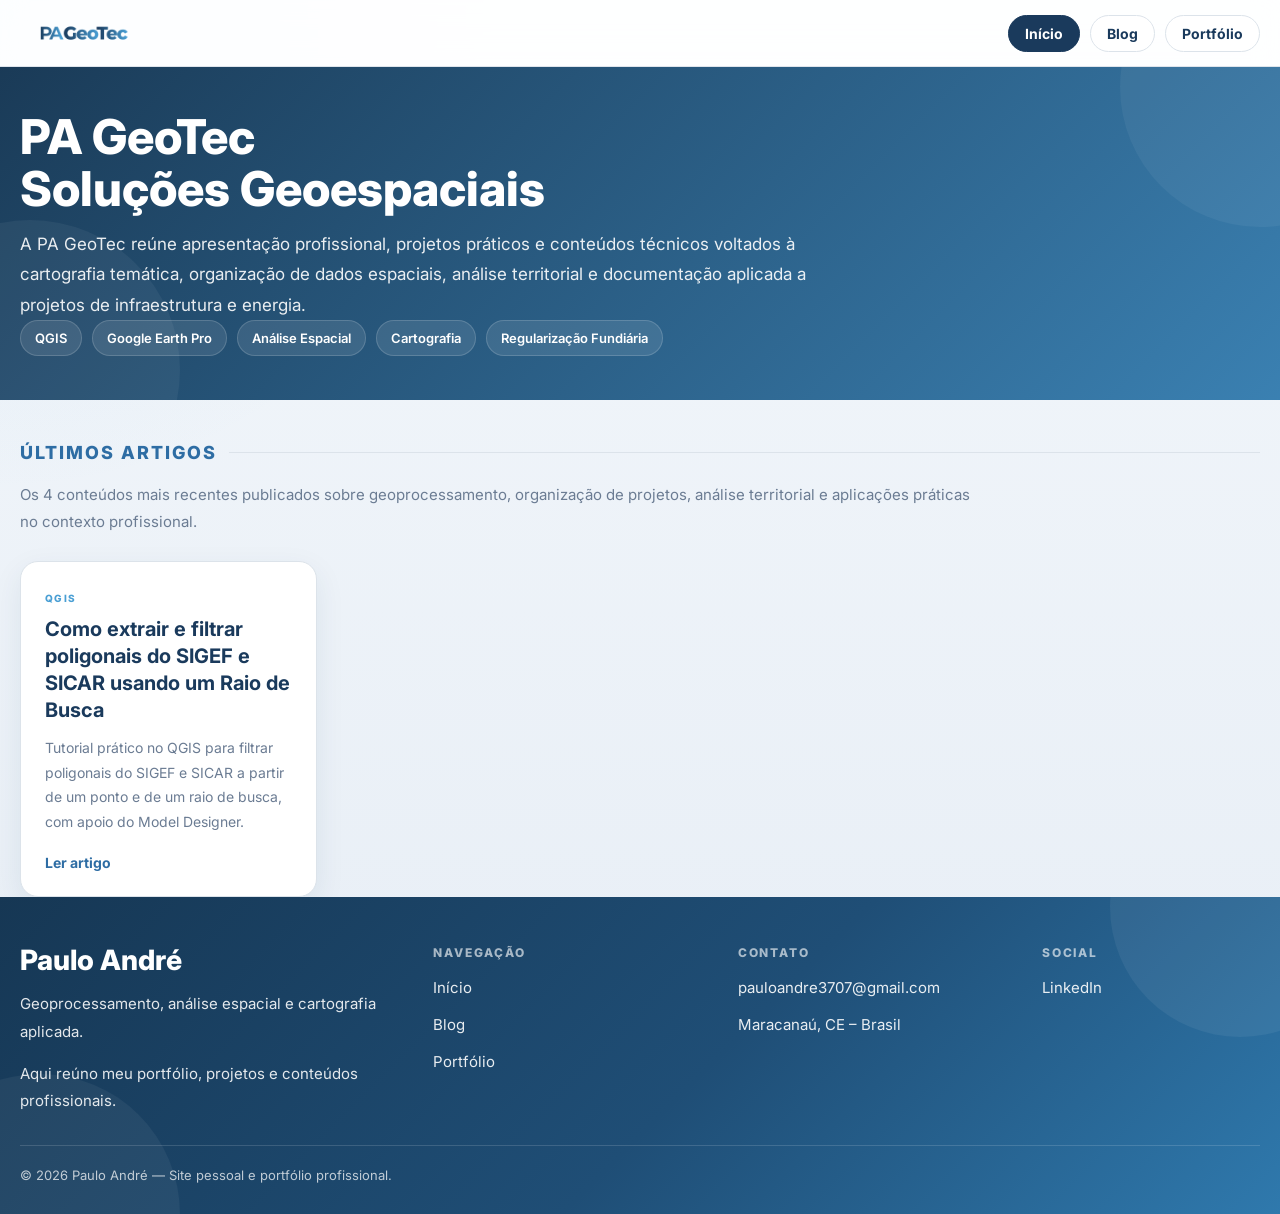
==== index.html @ 86738058 "Primeira versão do portfólio" ====
<!DOCTYPE html>
<html lang="pt-BR">
<head>
  <meta charset="UTF-8" />
  <meta name="viewport" content="width=device-width, initial-scale=1.0" />
  <title>PA GeoTec | Portfólio de Geoprocessamento</title>

  <link rel="preconnect" href="https://fonts.googleapis.com">
  <link rel="preconnect" href="https://fonts.gstatic.com" crossorigin>
  <link href="https://fonts.googleapis.com/css2?family=Inter:wght@300;400;500;600;700;800&display=swap" rel="stylesheet">

  <link rel="stylesheet" href="css/variaveis.css" />
  <link rel="stylesheet" href="css/global.css" />
  <link rel="stylesheet" href="css/home.css" />
  <link rel="stylesheet" href="css/blog.css" />
  <link rel="stylesheet" href="css/blog-post.css" />
  <link rel="stylesheet" href="css/portfolio-web.css" />
  <link rel="stylesheet" href="css/print.css" />
</head>
<body>
  <header class="site-header">
    <div class="container header-container">
      <div class="brand">
        <a href="index.html" class="brand-logo-link" data-tab-link="inicio">
          <img src="imagens/logo_marca/logo_normal-fundo_transparente.png" alt="PA GeoTec" class="brand-logo">
        </a>
      </div>

      <nav class="main-nav">
        <a href="index.html" class="nav-link nav-link-anchor active" data-tab-link="inicio">Início</a>
        <a href="blog.html" class="nav-link nav-link-anchor">Blog</a>
        <a href="index.html#portfolio" class="nav-link nav-link-anchor" data-tab-link="portfolio">Portfólio</a>
      </nav>
    </div>
  </header>

  <main class="site-main">
    <!-- INÍCIO -->
    <section id="inicio" class="tab-section active">
      <section class="hero-section">
        <div class="container hero-grid">
          <div class="hero-content">
            <h1>PA GeoTec <br> Soluções Geoespaciais</h1>
            <p>
              A PA GeoTec reúne apresentação profissional, projetos práticos e conteúdos técnicos
              voltados à cartografia temática, organização de dados espaciais, análise territorial
              e documentação aplicada a projetos de infraestrutura e energia.
            </p>

            <div class="hero-tags">
              <span>QGIS</span>
              <span>Google Earth Pro</span>
              <span>Análise Espacial</span>
              <span>Cartografia</span>
              <span>Regularização Fundiária</span>
            </div>
          </div>
        </div>
      </section>

      <section class="section-block">
        <div class="container">
          <div class="section-title">
            <span>Últimos Artigos</span>
            <div class="section-line"></div>
          </div>

          <p class="page-description">
            Os 4 conteúdos mais recentes publicados sobre geoprocessamento, organização de projetos,
            análise territorial e aplicações práticas no contexto profissional.
          </p>

          <div class="blog-grid" id="ultimosPostsHome"></div>
        </div>
      </section>
    </section>

    <!-- PORTFÓLIO -->
    <section id="portfolio" class="tab-section">
      <section class="page-top portfolio-page-top">
        <div class="portfolio-shell">
          <section class="portfolio-hero layout-wide">
            <div class="portfolio-hero-left">
              <h1 class="portfolio-hero-title">
                Portfólio
                <span>Profissional</span>
              </h1>
              <p class="portfolio-hero-text">
                Versão web completa do portfólio profissional, com experiências, formação,
                competências técnicas e projetos desenvolvidos em geoprocessamento.
              </p>

              <div class="portfolio-hero-tags">
                <span>Projetos</span>
                <span>Experiência</span>
                <span>Competências</span>
                <span>Web</span>
              </div>
            </div>

            <div class="portfolio-hero-right">
              <div class="portfolio-hero-links">
                <a class="portfolio-hero-link" href="portfolio/portfolio-a4.html" target="_blank" rel="noopener noreferrer">
                  <strong>Portfólio A4</strong>
                  <span>Abrir apresentação completa em formato paisagem</span>
                </a>

                <a class="portfolio-hero-link" href="portfolio/curriculo-a4.html" target="_blank" rel="noopener noreferrer">
                  <strong>Currículo A4</strong>
                  <span>Abrir currículo profissional em formato imprimível</span>
                </a>
              </div>

              <div class="portfolio-hero-update">ABR/2026</div>
            </div>
          </section>

          <div id="portfolioWebContent" class="portfolio-web-flow"></div>
        </div>
      </section>
    </section>
  </main>

  <footer class="site-footer">
    <div class="container footer-grid">
      <div class="footer-column footer-column-main">
        <h2 class="footer-title">Paulo André</h2>
        <p class="footer-text">
          Geoprocessamento, análise espacial e cartografia aplicada.
        </p>
        <p class="footer-text">
          Aqui reúno meu portfólio, projetos e conteúdos profissionais.
        </p>
      </div>

      <div class="footer-column">
        <h3 class="footer-heading">Navegação</h3>
        <nav class="footer-nav">
          <a class="footer-contact-link" href="index.html" data-tab-link="inicio">Início</a>
          <a class="footer-contact-link" href="blog.html">Blog</a>
          <a class="footer-contact-link" href="index.html#portfolio" data-tab-link="portfolio">Portfólio</a>
        </nav>
      </div>

      <div class="footer-column">
        <h3 class="footer-heading">Contato</h3>
        <div class="footer-info-list">
          <a class="footer-contact-link" href="mailto:pauloandre3707@gmail.com">pauloandre3707@gmail.com</a>
          <span class="footer-info-text">Maracanaú, CE – Brasil</span>
        </div>
      </div>

      <div class="footer-column">
        <h3 class="footer-heading">Social</h3>
        <div class="footer-info-list">
          <a
            class="footer-contact-link"
            href="https://www.linkedin.com/in/paulo-andré-ferreira-da-silva-423897205"
            target="_blank"
            rel="noopener noreferrer"
          >
            LinkedIn
          </a>
        </div>
      </div>
    </div>

    <div class="container footer-bottom">
      <p class="footer-bottom-text">© 2026 Paulo André — Site pessoal e portfólio profissional.</p>
    </div>
  </footer>

  <script src="js/blog-data.js"></script>
  <script src="js/render-home-blog.js"></script>
  <script src="js/main.js"></script>
  <script src="js/render-portfolio-web.js"></script>
</body>
</html>
---- css/variaveis.css ----
:root {
  --cor-primaria: #1a3a5c;
  --cor-secundaria: #2e6da4;
  --cor-acento: #4a9fd4;
  --cor-claro: #e8f4fd;
  --cor-cinza: #f5f6f8;
  --cor-texto: #2c3e50;
  --cor-texto-claro: #6b7c93;
  --cor-branco: #ffffff;
  --cor-linha: #dce3ea;

  --largura-container: 1240px;
  --raio: 14px;
  --sombra-suave: 0 10px 30px rgba(26, 58, 92, 0.08);
  --sombra-media: 0 16px 40px rgba(26, 58, 92, 0.12);
}
---- css/global.css ----
* {
  margin: 0;
  padding: 0;
  box-sizing: border-box;
}

html {
  scroll-behavior: smooth;
  min-height: 100%;
}

body {
  min-height: 100vh;
  display: flex;
  flex-direction: column;
  font-family: 'Inter', sans-serif;
  color: var(--cor-texto);
  background:
    radial-gradient(circle at top left, rgba(74,159,212,0.10), transparent 28%),
    linear-gradient(180deg, #f3f7fb 0%, #e6edf5 100%);
}

button {
  font-family: inherit;
}

a {
  text-decoration: none;
}

.container {
  width: min(calc(100% - 32px), var(--largura-container));
  margin: 0 auto;
}

.site-header {
  position: sticky;
  top: 0;
  z-index: 999;
  background: rgba(255,255,255,0.9);
  backdrop-filter: blur(12px);
  border-bottom: 1px solid rgba(220, 227, 234, 0.9);
}

.header-container {
  display: flex;
  align-items: center;
  justify-content: space-between;
  gap: 20px;
  padding: 12px 0;
}

.brand {
  display: flex;
  align-items: center;
}

.brand-logo-link {
  display: inline-flex;
  align-items: center;
}

.brand-logo {
  max-height: 42px;
  width: auto;
  display: block;
}

.main-nav {
  display: flex;
  gap: 10px;
  flex-wrap: wrap;
}

.nav-link {
  background: var(--cor-branco);
  color: var(--cor-primaria);
  border: 1px solid var(--cor-linha);
  border-radius: 999px;
  padding: 9px 16px;
  font-size: 14px;
  font-weight: 700;
  cursor: pointer;
  transition: 0.2s ease;
}

button.nav-link {
  appearance: none;
}

a.nav-link {
  display: inline-flex;
  align-items: center;
  justify-content: center;
}

.nav-link:hover,
.nav-link.active {
  background: var(--cor-primaria);
  color: var(--cor-branco);
  border-color: var(--cor-primaria);
}

.site-main {
  flex: 1;
  padding-bottom: 0;
}

.tab-section {
  display: none;
}

.tab-section.active {
  display: block;
}

.section-block,
.page-top {
  padding: 42px 0 0;
}

.section-title {
  display: flex;
  align-items: center;
  gap: 12px;
  margin-bottom: 18px;
}

.section-title span {
  font-size: 18px;
  font-weight: 800;
  letter-spacing: 2px;
  text-transform: uppercase;
  color: var(--cor-secundaria);
}

.section-line {
  flex: 1;
  height: 1px;
  background: var(--cor-linha);
}

.page-description {
  max-width: 960px;
  font-size: 15px;
  line-height: 1.8;
  color: var(--cor-texto-claro);
  margin-bottom: 26px;
}

.btn {
  border: none;
  border-radius: 12px;
  padding: 12px 18px;
  font-size: 14px;
  font-weight: 700;
  cursor: pointer;
  transition: transform 0.2s ease, box-shadow 0.2s ease, background 0.2s ease;
}

.btn:hover {
  transform: translateY(-1px);
}

.btn-primary {
  background: var(--cor-primaria);
  color: var(--cor-branco);
  box-shadow: var(--sombra-suave);
}

.btn-secondary {
  background: rgba(255,255,255,0.08);
  color: var(--cor-branco);
  border: 1px solid rgba(255,255,255,0.25);
}

/* FOOTER */
.site-footer {
  margin-top: auto;
  background: linear-gradient(135deg, #163754 0%, #1f4e76 55%, #2f79ad 100%);
  color: var(--cor-branco);
  position: relative;
  overflow: hidden;
}

.site-footer::before {
  content: "";
  position: absolute;
  top: -120px;
  right: -90px;
  width: 260px;
  height: 260px;
  border-radius: 50%;
  background: rgba(255,255,255,0.06);
}

.site-footer::after {
  content: "";
  position: absolute;
  bottom: -140px;
  left: -100px;
  width: 280px;
  height: 280px;
  border-radius: 50%;
  background: rgba(255,255,255,0.05);
}

.footer-grid {
  position: relative;
  z-index: 1;
  display: grid;
  grid-template-columns: 1.4fr 1fr 1fr 0.8fr;
  gap: 32px;
  padding: 48px 0 30px;
}

.footer-column {
  display: flex;
  flex-direction: column;
  gap: 14px;
}

.footer-column-main {
  max-width: 440px;
}

.footer-title {
  font-size: 28px;
  line-height: 1.1;
  font-weight: 800;
  color: var(--cor-branco);
}

.footer-heading {
  font-size: 12px;
  font-weight: 800;
  letter-spacing: 1.8px;
  text-transform: uppercase;
  color: rgba(255,255,255,0.62);
}

.footer-text {
  font-size: 15px;
  line-height: 1.85;
  color: rgba(255,255,255,0.88);
}

.footer-nav,
.footer-info-list {
  display: flex;
  flex-direction: column;
  gap: 10px;
}

.footer-link {
  width: fit-content;
  background: transparent;
  border: none;
  padding: 0;
  color: rgba(255,255,255,0.9);
  font-size: 15px;
  font-weight: 600;
  cursor: pointer;
  transition: color 0.2s ease, transform 0.2s ease;
}

.footer-link:hover {
  color: #ffffff;
  transform: translateX(2px);
}

.footer-contact-link,
.footer-info-text {
  font-size: 15px;
  line-height: 1.8;
  color: rgba(255,255,255,0.9);
  word-break: break-word;
}

.footer-contact-link:hover {
  color: #ffffff;
  text-decoration: underline;
}

.footer-bottom {
  position: relative;
  z-index: 1;
  padding: 18px 0 28px;
  border-top: 1px solid rgba(255,255,255,0.14);
}

.footer-bottom-text {
  font-size: 13px;
  line-height: 1.7;
  color: rgba(255,255,255,0.72);
}

@media (max-width: 900px) {
  .header-container {
    flex-direction: column;
    align-items: flex-start;
    padding: 10px 0;
  }

  .main-nav {
    width: 100%;
  }

  .brand-logo {
    max-height: 38px;
  }

  .footer-grid {
    grid-template-columns: 1fr 1fr;
    gap: 26px;
    padding: 40px 0 24px;
  }
}

@media (max-width: 680px) {
  .footer-grid {
    grid-template-columns: 1fr;
  }

  .footer-title {
    font-size: 24px;
  }
}
---- css/home.css ----
.hero-section {
  padding: 56px 0;
  background: linear-gradient(135deg, rgba(22,55,84,0.98), rgba(47,121,173,0.94));
  color: var(--cor-branco);
  position: relative;
  overflow: hidden;
}

.hero-section::before {
  content: "";
  position: absolute;
  left: -120px;
  bottom: -120px;
  width: 300px;
  height: 300px;
  border-radius: 50%;
  background: rgba(255,255,255,0.05);
}

.hero-section::after {
  content: "";
  position: absolute;
  right: -120px;
  top: -120px;
  width: 280px;
  height: 280px;
  border-radius: 50%;
  background: rgba(255,255,255,0.05);
}

.hero-grid {
  display: block;
  position: relative;
  z-index: 1;
}

.hero-content {
  padding: 0;
  background: transparent;
  border-radius: 0;
  box-shadow: none;
  width: 100%;
}

.hero-content h1 {
  font-size: clamp(32px, 4vw, 56px);
  line-height: 1.08;
  font-weight: 800;
  max-width: 920px;
  margin-bottom: 20px;
  color: var(--cor-branco);
}

.hero-content h1 span {
  display: block;
  color: #bfe4ff;
}

.hero-content p {
  max-width: 860px;
  font-size: 18px;
  line-height: 1.9;
  color: rgba(255,255,255,0.9);
  margin-bottom: 28px;
}

.hero-tags {
  display: flex;
  flex-wrap: wrap;
  gap: 10px;
}

.hero-tags span {
  display: inline-flex;
  align-items: center;
  padding: 9px 14px;
  border-radius: 999px;
  background: rgba(255,255,255,0.10);
  border: 1px solid rgba(255,255,255,0.16);
  font-size: 13px;
  font-weight: 600;
  color: var(--cor-branco);
}

@media (max-width: 768px) {
  .hero-section {
    padding: 40px 0;
  }

  .hero-content h1 {
    font-size: 34px;
  }

  .hero-content p {
    font-size: 15px;
    line-height: 1.8;
  }
}
---- css/blog.css ----
.hero-section {
  padding: 44px 0;
  background: linear-gradient(135deg, rgba(22,55,84,0.98), rgba(47,121,173,0.94));
  color: var(--cor-branco);
  position: relative;
  overflow: hidden;
}

.hero-section::before {
  content: "";
  position: absolute;
  left: -120px;
  bottom: -120px;
  width: 300px;
  height: 300px;
  border-radius: 50%;
  background: rgba(255,255,255,0.05);
}

.hero-section::after {
  content: "";
  position: absolute;
  right: -120px;
  top: -120px;
  width: 280px;
  height: 280px;
  border-radius: 50%;
  background: rgba(255,255,255,0.05);
}

.hero-grid {
  display: block;
  position: relative;
  z-index: 1;
}

.hero-content {
  padding: 0;
  background: transparent;
  border-radius: 0;
  box-shadow: none;
  width: 100%;
}

.hero-content h1 {
  font-size: clamp(30px, 4vw, 48px);
  line-height: 1.08;
  font-weight: 800;
  margin-bottom: 14px;
  color: var(--cor-branco);
}

.hero-content p {
  max-width: 820px;
  font-size: 17px;
  line-height: 1.8;
  color: rgba(255,255,255,0.9);
  margin-bottom: 0;
}

.blog-list-section {
  padding: 32px 0 56px;
}

.blog-grid {
  display: grid;
  grid-template-columns: repeat(4, 1fr);
  gap: 18px;
}

.post-card {
  background: var(--cor-branco);
  border: 1px solid var(--cor-linha);
  border-radius: 18px;
  padding: 24px;
  box-shadow: var(--sombra-suave);
  transition: transform 0.2s ease, box-shadow 0.2s ease, border-color 0.2s ease;
}

.post-card:hover {
  transform: translateY(-4px);
  box-shadow: var(--sombra-media);
  border-color: rgba(74, 159, 212, 0.35);
}

.post-card-link {
  display: block;
  text-decoration: none;
  color: inherit;
  height: 100%;
}

.post-tag {
  display: inline-block;
  font-size: 10px;
  font-weight: 800;
  letter-spacing: 1.4px;
  text-transform: uppercase;
  color: var(--cor-acento);
  margin-bottom: 12px;
}

.post-card h3 {
  font-size: 20px;
  line-height: 1.35;
  color: var(--cor-primaria);
  margin-bottom: 12px;
}

.post-card p {
  font-size: 14px;
  line-height: 1.75;
  color: var(--cor-texto-claro);
  margin-bottom: 18px;
}

.post-link {
  color: var(--cor-secundaria);
  font-size: 14px;
  font-weight: 700;
}

.post-card-link:hover .post-link {
  text-decoration: underline;
}

@media (max-width: 1180px) {
  .blog-grid {
    grid-template-columns: repeat(2, 1fr);
  }
}

@media (max-width: 768px) {
  .hero-section {
    padding: 40px 0;
  }

  .hero-content h1 {
    font-size: 34px;
  }

  .hero-content p {
    font-size: 15px;
    line-height: 1.8;
  }
}

@media (max-width: 680px) {
  .blog-grid {
    grid-template-columns: 1fr;
  }

  .blog-list-section {
    padding: 24px 0 40px;
  }
}
---- css/blog-post.css ----
.article-page {
  padding: 0 0 56px;
  background: #ffffff;
}

.article-shell {
  display: flex;
  flex-direction: column;
  gap: 0;
  background: #ffffff;
}

.article-frame {
  background: transparent;
  border: none;
  border-radius: 0;
  overflow: visible;
  box-shadow: none;
}

/* HERO */
.article-hero {
  position: relative;
  overflow: hidden;
  width: 100%;
  max-width: none;
  border-radius: 0;
  padding-top: 72px;
  padding-bottom: 68px;
  padding-left: max(28px, calc((100vw - 1750px) / 2));
  padding-right: max(28px, calc((100vw - 1750px) / 2));
  background: linear-gradient(135deg, #204a74 0%, #2f6a9f 54%, #4ea0d6 100%);
}

.article-hero::before {
  content: "";
  position: absolute;
  top: -120px;
  right: -90px;
  width: 430px;
  height: 430px;
  border-radius: 50%;
  background: rgba(255, 255, 255, 0.07);
}

.article-hero::after {
  content: "";
  position: absolute;
  bottom: -170px;
  left: -100px;
  width: 360px;
  height: 360px;
  border-radius: 50%;
  background: rgba(255, 255, 255, 0.06);
}

.article-hero-left {
  position: relative;
  z-index: 1;
  width: 100%;
  max-width: none;
}

.article-title {
  width: 100%;
  max-width: none;
  font-size: clamp(48px, 5vw, 72px);
  line-height: 0.98;
  font-weight: 800;
  color: #ffffff;
  margin: 0 0 24px;
  letter-spacing: -1.5px;
}

.article-title span {
  display: block;
  color: #dcedfb;
}

.article-tags {
  width: 100%;
  display: flex;
  flex-wrap: wrap;
  gap: 12px;
  margin-top: 30px;
}

.article-tag {
  display: inline-flex;
  align-items: center;
  padding: 9px 15px;
  border-radius: 999px;
  font-size: 12px;
  font-weight: 700;
  color: rgba(255, 255, 255, 0.94);
  background: rgba(255, 255, 255, 0.12);
  border: 1px solid rgba(255, 255, 255, 0.18);
}

/* GRID PRINCIPAL COM SIDEBAR */
.article-main-grid {
  position: relative;
  width: min(calc(100% - 56px), 1700px);
  margin: 68px auto 0;
}

.article-body {
  width: min(100%, 1320px);
  margin-left: 300px;
  padding: 0;
  min-width: 0;
}

.article-sidebar {
  position: fixed;
  top: 118px;
  left: max(28px, calc((100vw - 1800px) / 2));
  width: 280px;
  z-index: 30;
  opacity: 0;
  visibility: hidden;
  transform: translateY(18px);
  pointer-events: none;
  transition:
    opacity 0.28s ease,
    transform 0.28s ease,
    visibility 0.28s ease;
}

body.article-sidebar-visible .article-sidebar {
  opacity: 1;
  visibility: visible;
  transform: translateY(0);
  pointer-events: auto;
}

body.article-sidebar-hidden-for-closing .article-sidebar {
  opacity: 0;
  visibility: hidden;
  transform: translateY(18px);
  pointer-events: none;
}

.article-sidebar-inner {
  max-height: calc(100vh - 140px);
  overflow-y: auto;
  padding: 22px 18px;
  border-radius: 24px;
  background: rgba(255, 255, 255, 0.97);
  border: 1px solid #dbe5ee;
  box-shadow: 0 18px 40px rgba(18, 61, 105, 0.08);
}

.article-sidebar-label {
  font-size: 11px;
  font-weight: 800;
  letter-spacing: 1.8px;
  text-transform: uppercase;
  color: #7b8ca0;
  margin-bottom: 18px;
}

.article-sidebar-nav {
  display: flex;
  flex-direction: column;
  gap: 8px;
}

.article-sidebar-link {
  display: flex;
  align-items: center;
  min-height: 42px;
  padding: 0 14px;
  border-radius: 14px;
  text-decoration: none;
  font-size: 14px;
  font-weight: 700;
  color: #365476;
  background: transparent;
  border: 1px solid transparent;
  transition: all 0.2s ease;
}

.article-sidebar-link:hover {
  background: #f3f8fc;
  border-color: #d9e7f2;
  color: #123d69;
}

.article-sidebar-link.active {
  background: linear-gradient(135deg, #24507d 0%, #3d89c7 100%);
  border-color: transparent;
  color: #ffffff;
  box-shadow: 0 10px 24px rgba(45, 107, 159, 0.24);
}

/* CORPO */
.article-section-header {
  display: flex;
  align-items: center;
  gap: 18px;
  margin-bottom: 28px;
}

.article-section-header span {
  font-size: 30px;
  line-height: 1.15;
  font-weight: 800;
  color: #123d69;
  letter-spacing: -0.4px;
  white-space: nowrap;
  text-transform: uppercase;
}

.article-section-line {
  flex: 1;
  height: 1px;
  background: linear-gradient(90deg, rgba(205, 216, 228, 0.95) 0%, rgba(205, 216, 228, 0.12) 100%);
}

.article-summary {
  margin-bottom: 40px;
  padding: 22px 24px;
  border-radius: 20px;
  background: #f8fbfe;
  border: 1px solid #e1eaf2;
}

.article-summary p {
  font-size: 16px;
  line-height: 1.95;
  color: #435467;
  margin: 0;
}

.article-block {
  margin-bottom: 44px;
  scroll-margin-top: 130px;
}

.article-block-title {
  font-size: clamp(30px, 3vw, 44px);
  line-height: 1.15;
  font-weight: 800;
  color: #123d69;
  letter-spacing: -0.7px;
  margin: 0 0 18px;
}

.article-text p {
  font-size: 16px;
  line-height: 1.95;
  color: #435467;
  margin: 0 0 16px;
}

.article-text ul {
  padding-left: 20px;
  margin: 0 0 16px;
}

.article-text li {
  font-size: 15px;
  line-height: 1.95;
  color: #435467;
  margin-bottom: 10px;
}

.article-separator {
  width: 100%;
  height: 1px;
  margin: 42px 0;
  background: linear-gradient(90deg, rgba(205, 216, 228, 0.95) 0%, rgba(205, 216, 228, 0.16) 100%);
}

/* BLOCO ARQUIVOS DO PROJETO */
.article-project-block {
  padding: 22px 24px;
  border-radius: 20px;
  background: #f8fbfe;
  border: 1px solid #e1eaf2;
  margin-top: 24px;
}

.article-project-block h4 {
  font-size: 12px;
  font-weight: 800;
  letter-spacing: 1.2px;
  text-transform: uppercase;
  color: #2d6b9f;
  margin: 0 0 12px;
}

.article-project-link {
  color: #3a8ed0;
  font-size: 15px;
  font-weight: 700;
  word-break: break-word;
  text-decoration: none;
}

.article-project-link:hover {
  text-decoration: underline;
}

/* IMAGENS ESPECIAIS */
.article-image-grid {
  display: grid;
  grid-template-columns: 1fr;
  gap: 20px;
  margin-top: 24px;
}

.article-image-grid.duas {
  grid-template-columns: repeat(2, 1fr);
}

.article-image-grid.tres {
  grid-template-columns: repeat(3, 1fr);
}

.article-image-card {
  display: flex;
  flex-direction: column;
  gap: 16px;
}

.article-image-visual {
  position: relative;
  width: 100%;
  min-height: 0;
  border-radius: 24px;
  padding: 18px 28px;
  background: #f7fafd;
  border: 1px solid #dfe8f1;
  box-shadow: 0 14px 34px rgba(18, 61, 105, 0.06);
}

.article-image-frame {
  width: 100%;
  display: flex;
  align-items: center;
  justify-content: center;
  min-height: 420px;
}

.article-image-card img {
  width: auto;
  max-width: 100%;
  height: auto;
  display: block;
  background: #ffffff;
}

.article-image-caption {
  font-size: 15px;
  line-height: 1.85;
  color: #435467;
  margin: 0;
  padding-left: 6px;
}

.article-image-caption-highlight {
  padding: 14px 18px;
  border-radius: 16px;
  background: linear-gradient(135deg, #eef6fd 0%, #f8fbfe 100%);
  border: 1px solid #d7e6f3;
  color: #284a68;
  font-size: 15px;
  line-height: 1.75;
  font-weight: 700;
  padding-left: 18px;
}

.article-image-card.article-image-card-hero .article-image-frame {
  min-height: auto;
  padding: 0;
}

.article-image-card.article-image-card-hero img:not(.article-image-custom-size) {
  width: 100%;
  max-width: 100%;
  box-shadow: none;
}

/* GALERIA */
.article-gallery {
  display: flex;
  flex-direction: column;
  gap: 18px;
  margin-top: 24px;
  outline: none;
}

.article-gallery-main {
  position: relative;
  width: 100%;
  min-height: 0;
  border-radius: 24px;
  padding: 18px 64px 22px;
  background: #f7fafd;
  border: 1px solid #dfe8f1;
  box-shadow: 0 14px 34px rgba(18, 61, 105, 0.06);
}

.article-gallery-counter {
  position: absolute;
  top: 16px;
  right: 18px;
  z-index: 3;
  display: inline-flex;
  align-items: center;
  justify-content: center;
  min-width: 68px;
  height: 32px;
  padding: 0 12px;
  border-radius: 999px;
  background: rgba(18, 61, 105, 0.88);
  color: #ffffff;
  font-size: 12px;
  font-weight: 800;
  letter-spacing: 0.4px;
  box-shadow: 0 8px 18px rgba(18, 61, 105, 0.18);
}

.article-gallery-frame {
  width: 100%;
  display: flex;
  align-items: center;
  justify-content: center;
  min-height: 420px;
}

.article-image-frame img {
  display: block;
  max-width: 100%;
  height: auto;
  background: #ffffff;
}

.article-gallery-main img {
  --borda-espessura: 0px;
  --borda-cor: #000000;
  --contorno-espessura: 1px;
  --contorno-cor: #000000;

  width: auto;
  max-width: 100%;
  height: auto;
  max-height: 680px;
  object-fit: contain;
  display: block;
  border: var(--borda-espessura) solid var(--borda-cor);
  box-shadow: 0 0 0 var(--contorno-espessura) var(--contorno-cor);
  padding: 0;
  background: #ffffff;
  border-radius: 0;
}

.article-image-custom-size {
  display: block;
  width: auto !important;
  max-width: 100%;
  border: 0 solid #000000;
  box-shadow: 0 0 0 1px #000000 !important;
  padding: 0;
  background: #ffffff;
  border-radius: 0;
  object-fit: contain;
}

.article-gallery-arrow {
  position: absolute;
  top: 50%;
  transform: translateY(-50%);
  width: 42px;
  height: 42px;
  border: none;
  border-radius: 999px;
  background: rgba(18, 61, 105, 0.88);
  color: #ffffff;
  font-size: 28px;
  line-height: 1;
  display: flex;
  align-items: center;
  justify-content: center;
  cursor: pointer;
  transition: transform 0.2s ease, background 0.2s ease, opacity 0.2s ease;
  z-index: 2;
}

.article-gallery-arrow:hover {
  background: #2d6b9f;
}

.article-gallery-arrow-prev {
  left: 16px;
}

.article-gallery-arrow-next {
  right: 16px;
}

.article-gallery-thumbs {
  display: flex;
  flex-wrap: wrap;
  gap: 14px;
}

.article-gallery-thumb {
  width: 132px;
  height: 92px;
  padding: 6px;
  border-radius: 16px;
  overflow: hidden;
  border: 2px solid transparent;
  background: #eef4f9;
  cursor: pointer;
  transition: transform 0.2s ease, border-color 0.2s ease, box-shadow 0.2s ease;
}

.article-gallery-thumb:hover {
  transform: translateY(-3px);
}

.article-gallery-thumb.active {
  border-color: #3a8ed0;
  box-shadow: 0 0 0 4px rgba(58, 142, 208, 0.14);
}

.article-gallery-thumb img {
  width: 100%;
  height: 100%;
  object-fit: cover;
  display: block;
  border: 1px solid #dfe8f1;
  box-shadow: none;
  padding: 0;
  background: #ffffff;
  border-radius: 0;
}

.article-gallery-caption {
  font-size: 15px;
  line-height: 1.85;
  color: #435467;
  margin: 18px 0 0;
  padding-left: 0;
}

/* CONCLUSÃO */
.article-conclusion {
  margin-top: 8px;
  padding: 24px 24px;
  border-radius: 20px;
  background: #f8fbfe;
  border: 1px solid #e1eaf2;
}

.article-conclusion h2 {
  font-size: 21px;
  line-height: 1.2;
  font-weight: 800;
  color: #123d69;
  margin: 0 0 12px;
}

.article-conclusion p {
  font-size: 16px;
  line-height: 1.95;
  color: #435467;
  margin: 0;
}

@media (max-width: 1400px) {
  .article-main-grid {
    width: min(calc(100% - 40px), 1180px);
  }

  .article-sidebar {
    display: none;
  }

  .article-body {
    width: 100%;
    margin-left: 0;
  }
}

@media (max-width: 1180px) {
  .article-hero {
    padding-top: 56px;
    padding-bottom: 54px;
  }

  .article-image-grid.duas,
  .article-image-grid.tres {
    grid-template-columns: 1fr;
  }
}

@media (max-width: 680px) {
  .article-hero {
    padding-left: 20px;
    padding-right: 20px;
  }

  .article-title {
    font-size: 40px;
    line-height: 1.04;
  }

  .article-main-grid {
    width: min(calc(100% - 32px), 1180px);
    margin-top: 30px;
  }

  .article-section-header span {
    font-size: 22px;
    white-space: normal;
  }

  .article-block-title {
    font-size: 28px;
  }

  .article-image-visual,
  .article-gallery-main {
    padding: 14px 16px;
  }

  .article-image-frame,
  .article-gallery-frame {
    min-height: 260px;
  }

  .article-gallery-arrow {
    width: 38px;
    height: 38px;
    font-size: 24px;
  }

  .article-gallery-arrow-prev {
    left: 8px;
  }

  .article-gallery-arrow-next {
    right: 8px;
  }

  .article-image-caption-highlight {
    padding: 12px 14px;
    font-size: 14px;
  }

  .article-gallery-counter {
    top: 12px;
    right: 12px;
    min-width: 60px;
    height: 28px;
    font-size: 11px;
    padding: 0 10px;
  }
}
---- css/portfolio-web.css ----
html {
  scroll-behavior: smooth;
}

body {
  overflow-x: hidden;
}

.portfolio-page-top {
  padding-top: 0;
  background: #ffffff;
}

.portfolio-shell {
  display: flex;
  flex-direction: column;
  gap: 72px;
  background: #ffffff;
}

.layout-wide {
  width: min(calc(100% - 56px), 1380px);
  margin: 0 auto;
}

.layout-content {
  width: min(calc(100% - 72px), 1180px);
  margin: 0 auto;
}

.layout-reading {
  width: min(100%, 980px);
  margin: 0;
}

.portfolio-web-flow {
  display: flex;
  flex-direction: column;
  gap: 78px;
  padding: 0;
  background: #ffffff;
}

/* HERO */
.portfolio-hero {
  position: relative;
  overflow: hidden;
  width: 100%;
  max-width: none;
  border-radius: 0;
  padding-top: 72px;
  padding-bottom: 68px;
  padding-left: max(28px, calc((100vw - 1380px) / 2));
  padding-right: max(28px, calc((100vw - 1380px) / 2));
  display: grid;
  grid-template-columns: minmax(0, 1.2fr) minmax(360px, 420px);
  gap: 56px;
  background: linear-gradient(135deg, #204a74 0%, #2f6a9f 54%, #4ea0d6 100%);
}

.portfolio-hero::before {
  content: "";
  position: absolute;
  top: -120px;
  right: -90px;
  width: 430px;
  height: 430px;
  border-radius: 50%;
  background: rgba(255, 255, 255, 0.07);
}

.portfolio-hero::after {
  content: "";
  position: absolute;
  bottom: -170px;
  left: -100px;
  width: 360px;
  height: 360px;
  border-radius: 50%;
  background: rgba(255, 255, 255, 0.06);
}

.portfolio-hero-left,
.portfolio-hero-right {
  position: relative;
  z-index: 1;
}

.portfolio-hero-left {
  display: flex;
  flex-direction: column;
  justify-content: center;
}

.portfolio-hero-label {
  display: inline-flex;
  align-items: center;
  width: fit-content;
  padding: 9px 15px;
  border-radius: 999px;
  margin-bottom: 22px;
  font-size: 11px;
  font-weight: 800;
  letter-spacing: 1.8px;
  text-transform: uppercase;
  color: rgba(255, 255, 255, 0.9);
  background: rgba(255, 255, 255, 0.12);
  border: 1px solid rgba(255, 255, 255, 0.14);
}

.portfolio-hero-title {
  font-size: clamp(48px, 5vw, 72px);
  line-height: 0.98;
  font-weight: 800;
  color: #ffffff;
  margin-bottom: 24px;
  letter-spacing: -1.5px;
}

.portfolio-hero-title span {
  display: block;
  color: #dcedfb;
}

.portfolio-hero-text {
  max-width: 760px;
  font-size: 18px;
  line-height: 1.9;
  color: rgba(255, 255, 255, 0.9);
}

.portfolio-hero-tags {
  display: flex;
  flex-wrap: wrap;
  gap: 12px;
  margin-top: 30px;
}

.portfolio-hero-tag,
.portfolio-hero-tags span {
  display: inline-flex;
  align-items: center;
  padding: 9px 15px;
  border-radius: 999px;
  font-size: 12px;
  font-weight: 700;
  color: rgba(255, 255, 255, 0.94);
  background: rgba(255, 255, 255, 0.12);
  border: 1px solid rgba(255, 255, 255, 0.18);
}

.portfolio-hero-right {
  display: flex;
  flex-direction: column;
  justify-content: flex-end;
  align-items: stretch;
  gap: 18px;
}

.portfolio-hero-links {
  width: 100%;
  display: flex;
  flex-direction: column;
  gap: 14px;
}

.portfolio-hero-link {
  display: flex;
  flex-direction: column;
  gap: 6px;
  padding: 20px 20px;
  border-radius: 18px;
  background: rgba(255, 255, 255, 0.11);
  border: 1px solid rgba(255, 255, 255, 0.18);
  color: #ffffff;
  text-decoration: none;
  transition: transform 0.2s ease, background 0.2s ease, border-color 0.2s ease;
}

.portfolio-hero-link:hover {
  transform: translateY(-3px);
  background: rgba(255, 255, 255, 0.16);
  border-color: rgba(255, 255, 255, 0.24);
}

.portfolio-hero-link strong {
  font-size: 20px;
  line-height: 1.2;
}

.portfolio-hero-link span {
  font-size: 13px;
  line-height: 1.7;
  color: rgba(255, 255, 255, 0.84);
}

.portfolio-hero-update {
  font-size: 11px;
  font-weight: 800;
  letter-spacing: 2.2px;
  color: rgba(255, 255, 255, 0.58);
  text-align: right;
}

/* LAYOUT COM SIDEBAR FIXA */
.portfolio-main-grid {
  position: relative;
  width: min(calc(100% - 56px), 1540px);
  margin: 68px auto 0;
}

.portfolio-main-content {
  width: min(100%, 1280px);
  margin-left: 300px;
  display: flex;
  flex-direction: column;
  gap: 78px;
  min-width: 0;
}

/* SIDEBAR */
.portfolio-sidebar {
  position: fixed;
  top: 118px;
  left: max(28px, calc((100vw - 1540px) / 2));
  width: 260px;
  z-index: 30;
  opacity: 0;
  visibility: hidden;
  transform: translateY(18px);
  pointer-events: none;
  transition:
    opacity 0.28s ease,
    transform 0.28s ease,
    visibility 0.28s ease;
}

body.portfolio-sidebar-visible .portfolio-sidebar {
  opacity: 1;
  visibility: visible;
  transform: translateY(0);
  pointer-events: auto;
}

body.portfolio-sidebar-hidden-for-closing .portfolio-sidebar {
  opacity: 0;
  visibility: hidden;
  transform: translateY(18px);
  pointer-events: none;
}

.portfolio-sidebar-inner {
  max-height: calc(100vh - 140px);
  overflow-y: auto;
  padding: 22px 18px;
  border-radius: 24px;
  background: rgba(255, 255, 255, 0.97);
  border: 1px solid #dbe5ee;
  box-shadow: 0 18px 40px rgba(18, 61, 105, 0.08);
}

.portfolio-sidebar-label {
  font-size: 11px;
  font-weight: 800;
  letter-spacing: 1.8px;
  text-transform: uppercase;
  color: #7b8ca0;
  margin-bottom: 18px;
}

.portfolio-sidebar-nav {
  display: flex;
  flex-direction: column;
  gap: 8px;
}

.portfolio-sidebar-link {
  display: flex;
  align-items: center;
  min-height: 42px;
  padding: 0 14px;
  border-radius: 14px;
  text-decoration: none;
  font-size: 14px;
  font-weight: 700;
  color: #365476;
  background: transparent;
  border: 1px solid transparent;
  transition: all 0.2s ease;
}

.portfolio-sidebar-link:hover {
  background: #f3f8fc;
  border-color: #d9e7f2;
  color: #123d69;
}

.portfolio-sidebar-link.active {
  background: linear-gradient(135deg, #24507d 0%, #3d89c7 100%);
  border-color: transparent;
  color: #ffffff;
  box-shadow: 0 10px 24px rgba(45, 107, 159, 0.24);
}

.portfolio-sidebar-subnav {
  display: flex;
  flex-direction: column;
  gap: 6px;
  margin: 4px 0 8px;
  padding-left: 14px;
  border-left: 2px solid #deebf5;
}

.portfolio-sidebar-sublink {
  display: flex;
  align-items: center;
  padding: 9px 12px;
  border-radius: 12px;
  text-decoration: none;
  background: transparent;
  border: 1px solid transparent;
  transition: all 0.2s ease;
}

.portfolio-sidebar-sublink:hover {
  background: #f5f9fd;
  border-color: #dbe8f2;
}

.portfolio-sidebar-sublink.active {
  background: #edf5fc;
  border-color: #d1e4f3;
}

.portfolio-sidebar-sublink-text {
  font-size: 12px;
  line-height: 1.45;
  font-weight: 700;
  color: #4a5d72;
}

.portfolio-sidebar-sublink.active .portfolio-sidebar-sublink-text {
  color: #123d69;
}

/* SEÇÕES */
.portfolio-section {
  display: flex;
  flex-direction: column;
  gap: 28px;
  scroll-margin-top: 130px;
}

.portfolio-contact-section {
  scroll-margin-top: 130px;
}

.portfolio-section-header {
  display: flex;
  align-items: center;
  gap: 18px;
}

.portfolio-section-header h2 {
  font-size: 30px;
  line-height: 1.15;
  font-weight: 800;
  color: #123d69;
  letter-spacing: -0.4px;
  white-space: nowrap;
  margin: 0;
}

.portfolio-section-line {
  flex: 1;
  height: 1px;
  background: linear-gradient(90deg, rgba(205, 216, 228, 0.95) 0%, rgba(205, 216, 228, 0.12) 100%);
}

.portfolio-surface {
  background: transparent;
  border: none;
  border-radius: 0;
  padding: 0;
  box-shadow: none;
}

/* PERFIL */
.portfolio-profile-grid {
  display: grid;
  grid-template-columns: minmax(0, 1.2fr) minmax(300px, 360px);
  gap: 56px;
  align-items: start;
}

.portfolio-profile-name {
  font-size: clamp(34px, 3vw, 48px);
  line-height: 1.05;
  font-weight: 800;
  color: #123d69;
  margin: 0 0 10px;
  letter-spacing: -0.8px;
}

.portfolio-profile-role {
  font-size: 17px;
  font-weight: 700;
  color: #2d6b9f;
  margin-bottom: 24px;
}

.portfolio-profile-text {
  font-size: 17px;
  line-height: 2;
  color: #435467;
  margin: 0;
}

.portfolio-chip-list {
  display: flex;
  flex-wrap: wrap;
  gap: 12px;
  margin-top: 28px;
}

.portfolio-chip {
  display: inline-flex;
  align-items: center;
  padding: 9px 15px;
  border-radius: 999px;
  background: #eff6fc;
  border: 1px solid #d8e9f6;
  color: #2d6b9f;
  font-size: 12px;
  font-weight: 700;
}

.portfolio-info-list {
  display: flex;
  flex-direction: column;
  gap: 20px;
  padding-top: 8px;
}

.portfolio-info-item {
  padding: 0 0 18px 0;
  border-bottom: 1px solid #dbe4ec;
  background: transparent;
}

.portfolio-info-item:last-child {
  border-bottom: none;
  padding-bottom: 0;
}

.portfolio-info-label {
  font-size: 11px;
  font-weight: 800;
  letter-spacing: 1.2px;
  text-transform: uppercase;
  color: #7d8da0;
  margin-bottom: 6px;
}

.portfolio-info-value {
  font-size: 15px;
  line-height: 1.85;
  color: #435467;
  word-break: break-word;
}

.portfolio-link-inline {
  color: #3a8ed0;
  font-weight: 700;
  word-break: break-word;
  text-decoration: none;
}

/* EXPERIÊNCIA */
.portfolio-experience-list {
  display: flex;
  flex-direction: column;
  gap: 34px;
}

.portfolio-experience-item {
  display: grid;
  grid-template-columns: 290px 1fr;
  gap: 34px;
  padding-top: 6px;
}

.portfolio-experience-item + .portfolio-experience-item {
  border-top: 1px solid #dbe4ec;
  padding-top: 34px;
}

.portfolio-experience-side {
  display: flex;
  flex-direction: column;
  gap: 12px;
}

.portfolio-experience-company {
  font-size: 24px;
  line-height: 1.15;
  font-weight: 800;
  color: #123d69;
  letter-spacing: -0.3px;
}

.portfolio-experience-period {
  font-size: 14px;
  font-weight: 700;
  color: #2d6b9f;
}

.portfolio-role-stack {
  display: flex;
  flex-direction: column;
  gap: 10px;
  margin-top: 2px;
}

.portfolio-role-badge {
  width: fit-content;
  max-width: 100%;
  padding: 8px 13px;
  border-radius: 999px;
  font-size: 12px;
  font-weight: 700;
  color: #516274;
  background: #f2f6fa;
  border: 1px solid #dbe4ec;
}

.portfolio-experience-body p {
  font-size: 16px;
  line-height: 1.95;
  color: #435467;
  margin: 0 0 16px;
}

.portfolio-bullet-list {
  padding-left: 20px;
  margin: 0;
}

.portfolio-bullet-list li {
  font-size: 15px;
  line-height: 1.95;
  color: #435467;
  margin-bottom: 10px;
}

/* FORMAÇÃO */
.portfolio-grid-2 {
  display: grid;
  grid-template-columns: 1fr 1fr;
  gap: 44px;
}

.portfolio-subsection {
  display: flex;
  flex-direction: column;
  gap: 18px;
}

.portfolio-subsection h3 {
  font-size: 21px;
  line-height: 1.2;
  font-weight: 800;
  color: #123d69;
  margin: 0;
}

.portfolio-plain-list {
  display: flex;
  flex-direction: column;
  gap: 18px;
}

.portfolio-plain-item {
  padding: 0 0 18px 0;
  border-bottom: 1px solid #dbe4ec;
}

.portfolio-plain-item:last-child {
  border-bottom: none;
  padding-bottom: 0;
}

.portfolio-plain-title {
  font-size: 17px;
  font-weight: 700;
  color: #35485d;
  margin-bottom: 5px;
}

.portfolio-plain-subtitle {
  font-size: 15px;
  line-height: 1.8;
  color: #667689;
  margin-bottom: 4px;
}

.portfolio-plain-meta {
  font-size: 14px;
  font-weight: 600;
  color: #2d6b9f;
}

.portfolio-tools-grid {
  display: grid;
  grid-template-columns: 1fr 1fr;
  gap: 26px;
  margin-top: 14px;
}

.portfolio-tool-box {
  padding: 0 0 20px 0;
  background: transparent;
  border: none;
  border-bottom: 1px solid #dbe4ec;
}

.portfolio-tool-box h4 {
  font-size: 17px;
  font-weight: 800;
  color: #123d69;
  margin: 0 0 10px;
}

.portfolio-tool-box p {
  font-size: 15px;
  line-height: 1.9;
  color: #435467;
  margin: 0;
}

/* COMPETÊNCIAS */
.portfolio-competency-grid {
  display: grid;
  grid-template-columns: 1fr 1fr;
  gap: 34px;
}

.portfolio-competency-item {
  padding: 0 0 20px 0;
  background: transparent;
  border: none;
  border-bottom: 1px solid #dbe4ec;
}

.portfolio-competency-item h3 {
  font-size: 19px;
  font-weight: 800;
  color: #123d69;
  margin: 0 0 14px;
}

/* PROJETOS */
.portfolio-projects-intro {
  display: flex;
  flex-direction: column;
  gap: 24px;
  margin-bottom: 34px;
}

.portfolio-projects-intro-text {
  max-width: 980px;
  font-size: 16px;
  line-height: 1.95;
  color: #435467;
  margin: 0;
}

.portfolio-projects-list {
  display: flex;
  flex-direction: column;
  gap: 72px;
}

.portfolio-project {
  display: flex;
  flex-direction: column;
  gap: 30px;
  scroll-margin-top: 140px;
}

.portfolio-project-top {
  display: flex;
  flex-direction: column;
  gap: 12px;
}

.portfolio-project-number {
  font-size: 11px;
  font-weight: 800;
  letter-spacing: 2px;
  text-transform: uppercase;
  color: #2d6b9f;
}

.portfolio-project-title {
  font-size: clamp(30px, 3vw, 44px);
  line-height: 1.15;
  font-weight: 800;
  color: #123d69;
  letter-spacing: -0.7px;
  margin: 0;
}

.portfolio-project-grid {
  display: grid;
  grid-template-columns: 1fr 1fr;
  gap: 26px;
}

.portfolio-project-block {
  padding: 22px 24px;
  border-radius: 20px;
  background: #f8fbfe;
  border: 1px solid #e1eaf2;
}

.portfolio-project-block h4 {
  font-size: 12px;
  font-weight: 800;
  letter-spacing: 1.2px;
  text-transform: uppercase;
  color: #2d6b9f;
  margin: 0 0 12px;
}

.portfolio-project-block p {
  font-size: 16px;
  line-height: 1.95;
  color: #435467;
  margin: 0;
}

.portfolio-tag-group {
  display: flex;
  flex-wrap: wrap;
  gap: 10px;
}

.portfolio-tag-pill {
  display: inline-flex;
  align-items: center;
  padding: 9px 13px;
  border-radius: 999px;
  background: #eaf4fb;
  border: 1px solid #d6e8f5;
  font-size: 12px;
  font-weight: 700;
  color: #2d6b9f;
}

.portfolio-method-list {
  display: flex;
  gap: 8px;
  align-items: stretch;
  flex-wrap: nowrap;
}

.portfolio-method-step {
  flex: 1;
  padding: 10px;
  background: var(--cor-cinza, #f3f7fb);
  border-radius: 6px;
  border-top: 2px solid var(--cor-acento, #4ea0d6);
  display: flex;
  flex-direction: column;
  gap: 5px;
  min-width: 0;
}

.portfolio-method-number {
  display: block;
  background: transparent;
  color: #d6dee7;
  font-size: 16px;
  font-weight: 800;
  line-height: 1;
}

.portfolio-method-text {
  font-size: 11px;
  line-height: 1.55;
  color: #435467;
}

.portfolio-project.projeto-03 .portfolio-method-list {
  flex-direction: row;
  gap: 8px;
}

.portfolio-project.projeto-03 .portfolio-method-step {
  flex-direction: row;
  align-items: flex-start;
  gap: 8px;
  padding: 8px 10px;
}

.portfolio-project.projeto-03 .portfolio-method-number {
  min-width: 22px;
  font-size: 15px;
  line-height: 1.4;
  flex-shrink: 0;
}

.portfolio-project.projeto-03 .portfolio-method-text {
  flex: 1;
}

.portfolio-project-link {
  color: #3a8ed0;
  font-size: 15px;
  font-weight: 700;
  word-break: break-word;
  text-decoration: none;
}

.portfolio-project-divider {
  width: 100%;
  height: 1px;
  background: linear-gradient(90deg, rgba(205, 216, 228, 0.95) 0%, rgba(205, 216, 228, 0.16) 100%);
}

/* GALERIA */
.portfolio-gallery-wrap {
  display: flex;
  flex-direction: column;
  gap: 18px;
  outline: none;
}

.portfolio-gallery-wrap:focus-visible .portfolio-gallery-main {
  box-shadow:
    0 14px 34px rgba(18, 61, 105, 0.06),
    0 0 0 3px rgba(58, 142, 208, 0.22);
}

.portfolio-gallery-main {
  position: relative;
  width: 100%;
  min-height: 0;
  border-radius: 24px;
  padding: 18px 64px;
  background: #f7fafd;
  border: 1px solid #dfe8f1;
  box-shadow: 0 14px 34px rgba(18, 61, 105, 0.06);
}

.portfolio-gallery-frame {
  width: 100%;
  display: flex;
  align-items: center;
  justify-content: center;
  min-height: 420px;
}

.portfolio-gallery-main img {
  --borda-espessura: 0px;
  --borda-cor: #000000;
  --contorno-espessura: 1px;
  --contorno-cor: #000000;

  width: auto;
  max-width: 100%;
  height: auto;
  max-height: 680px;
  object-fit: contain;
  display: block;
  border: var(--borda-espessura) solid var(--borda-cor);
  box-shadow: 0 0 0 var(--contorno-espessura) var(--contorno-cor);
  padding: 0;
  background: #ffffff;
  border-radius: 0;
}

.portfolio-gallery-arrow {
  position: absolute;
  top: 50%;
  transform: translateY(-50%);
  width: 42px;
  height: 42px;
  border: none;
  border-radius: 999px;
  background: rgba(18, 61, 105, 0.88);
  color: #ffffff;
  font-size: 28px;
  line-height: 1;
  display: flex;
  align-items: center;
  justify-content: center;
  cursor: pointer;
  transition: transform 0.2s ease, background 0.2s ease, opacity 0.2s ease;
  z-index: 2;
}

.portfolio-gallery-arrow:hover {
  background: #2d6b9f;
}

.portfolio-gallery-arrow-prev {
  left: 16px;
}

.portfolio-gallery-arrow-next {
  right: 16px;
}

.portfolio-gallery-thumbs {
  display: flex;
  flex-wrap: wrap;
  gap: 14px;
}

.portfolio-gallery-thumb {
  width: 132px;
  height: 92px;
  padding: 6px;
  border-radius: 16px;
  overflow: hidden;
  border: 2px solid transparent;
  background: #eef4f9;
  cursor: pointer;
  transition: transform 0.2s ease, border-color 0.2s ease, box-shadow 0.2s ease;
}

.portfolio-gallery-thumb:hover {
  transform: translateY(-3px);
}

.portfolio-gallery-thumb.active {
  border-color: #3a8ed0;
  box-shadow: 0 0 0 4px rgba(58, 142, 208, 0.14);
}

.portfolio-gallery-thumb img {
  --borda-espessura: 0px;
  --borda-cor: #000000;
  --contorno-espessura: 1px;
  --contorno-cor: #000000;

  width: 100%;
  height: 100%;
  object-fit: cover;
  display: block;
  border: var(--borda-espessura) solid var(--borda-cor);
  box-shadow: 0 0 0 var(--contorno-espessura) var(--contorno-cor);
  padding: 0;
  background: #ffffff;
  border-radius: 0;
}

/* AJUSTES ESPECÍFICOS POR PROJETO */
.portfolio-project-gallery-01 .portfolio-gallery-frame {
  min-height: 440px;
}

.portfolio-project-gallery-01 .portfolio-gallery-main img {
  max-height: 720px;
}

.portfolio-project-gallery-02 .portfolio-gallery-frame {
  min-height: 360px;
}

.portfolio-project-gallery-02 .portfolio-gallery-main img {
  max-height: 560px;
}

.portfolio-project-gallery-03 .portfolio-gallery-frame {
  min-height: 420px;
}

.portfolio-project-gallery-03 .portfolio-gallery-main img {
  max-height: 660px;
}

/* TEXTOS EXTRAS */
.portfolio-extra-list {
  display: flex;
  flex-direction: column;
  gap: 18px;
}

.portfolio-extra-item {
  padding: 2px 0 2px 22px;
  border-left: 4px solid #3a8ed0;
  background: transparent;
}

.portfolio-extra-item p {
  font-size: 16px;
  line-height: 1.95;
  color: #435467;
  margin: 0;
}

/* CONTATO FINAL / ENCERRAMENTO */
.portfolio-contact-section {
  width: 100%;
  margin: 88px 0 0;
  padding: 0;
}

.portfolio-contact-band {
  position: relative;
  overflow: hidden;
  width: 100%;
  margin: 0;
  padding: 72px 0 72px;
  background: linear-gradient(135deg, #204a74 0%, #2f6a9f 54%, #4ea0d6 100%);
}

.portfolio-contact-band::before {
  content: "";
  position: absolute;
  top: -120px;
  right: -90px;
  width: 430px;
  height: 430px;
  border-radius: 50%;
  background: rgba(255, 255, 255, 0.07);
}

.portfolio-contact-band::after {
  content: "";
  position: absolute;
  bottom: -170px;
  left: -100px;
  width: 360px;
  height: 360px;
  border-radius: 50%;
  background: rgba(255, 255, 255, 0.06);
}

.portfolio-contact-card {
  display: grid;
  grid-template-columns: minmax(0, 1.05fr) minmax(320px, 0.95fr);
  gap: 34px;
  align-items: center;
  position: relative;
  z-index: 1;
}

.portfolio-contact-left,
.portfolio-contact-right {
  position: relative;
  z-index: 1;
}

.portfolio-contact-left {
  display: flex;
  flex-direction: column;
  justify-content: center;
}

.portfolio-contact-title {
  font-size: clamp(34px, 4vw, 58px);
  line-height: 0.98;
  font-weight: 800;
  color: #ffffff;
  margin: 0 0 20px;
  letter-spacing: -1px;
}

.portfolio-contact-text {
  max-width: 700px;
  font-size: 17px;
  line-height: 1.9;
  color: rgba(255, 255, 255, 0.9);
  margin: 0;
}

.portfolio-contact-right {
  display: grid;
  grid-template-columns: 1fr;
  gap: 14px;
  align-content: center;
}

.portfolio-contact-item {
  padding: 16px 18px;
  border-radius: 18px;
  background: rgba(255, 255, 255, 0.11);
  border: 1px solid rgba(255, 255, 255, 0.14);
  backdrop-filter: blur(2px);
}

.portfolio-contact-item-label {
  font-size: 11px;
  font-weight: 800;
  letter-spacing: 1.4px;
  text-transform: uppercase;
  color: rgba(255, 255, 255, 0.58);
  margin-bottom: 6px;
}

.portfolio-contact-item-value {
  font-size: 15px;
  line-height: 1.8;
  color: #ffffff;
  word-break: break-word;
}

.portfolio-contact-link {
  color: #ffffff;
  font-weight: 700;
  text-decoration: underline;
  word-break: break-word;
}

.portfolio-empty-message {
  width: min(calc(100% - 48px), 900px);
  margin: 40px auto;
  padding: 18px 20px;
  border-radius: 16px;
  background: #fff3f2;
  border: 1px solid #f3c7c0;
  color: #b42318;
  font-size: 15px;
}
---- css/print.css ----
@media print {
  body {
    background: white;
  }

  .site-header,
  #inicio,
  #blog {
    display: none !important;
  }

  #portfolio {
    display: block !important;
  }

  .page-top {
    padding: 0 !important;
  }

  .container {
    width: 100% !important;
    max-width: none !important;
  }

  .portfolio-page {
    box-shadow: none !important;
    border-radius: 0 !important;
  }
}
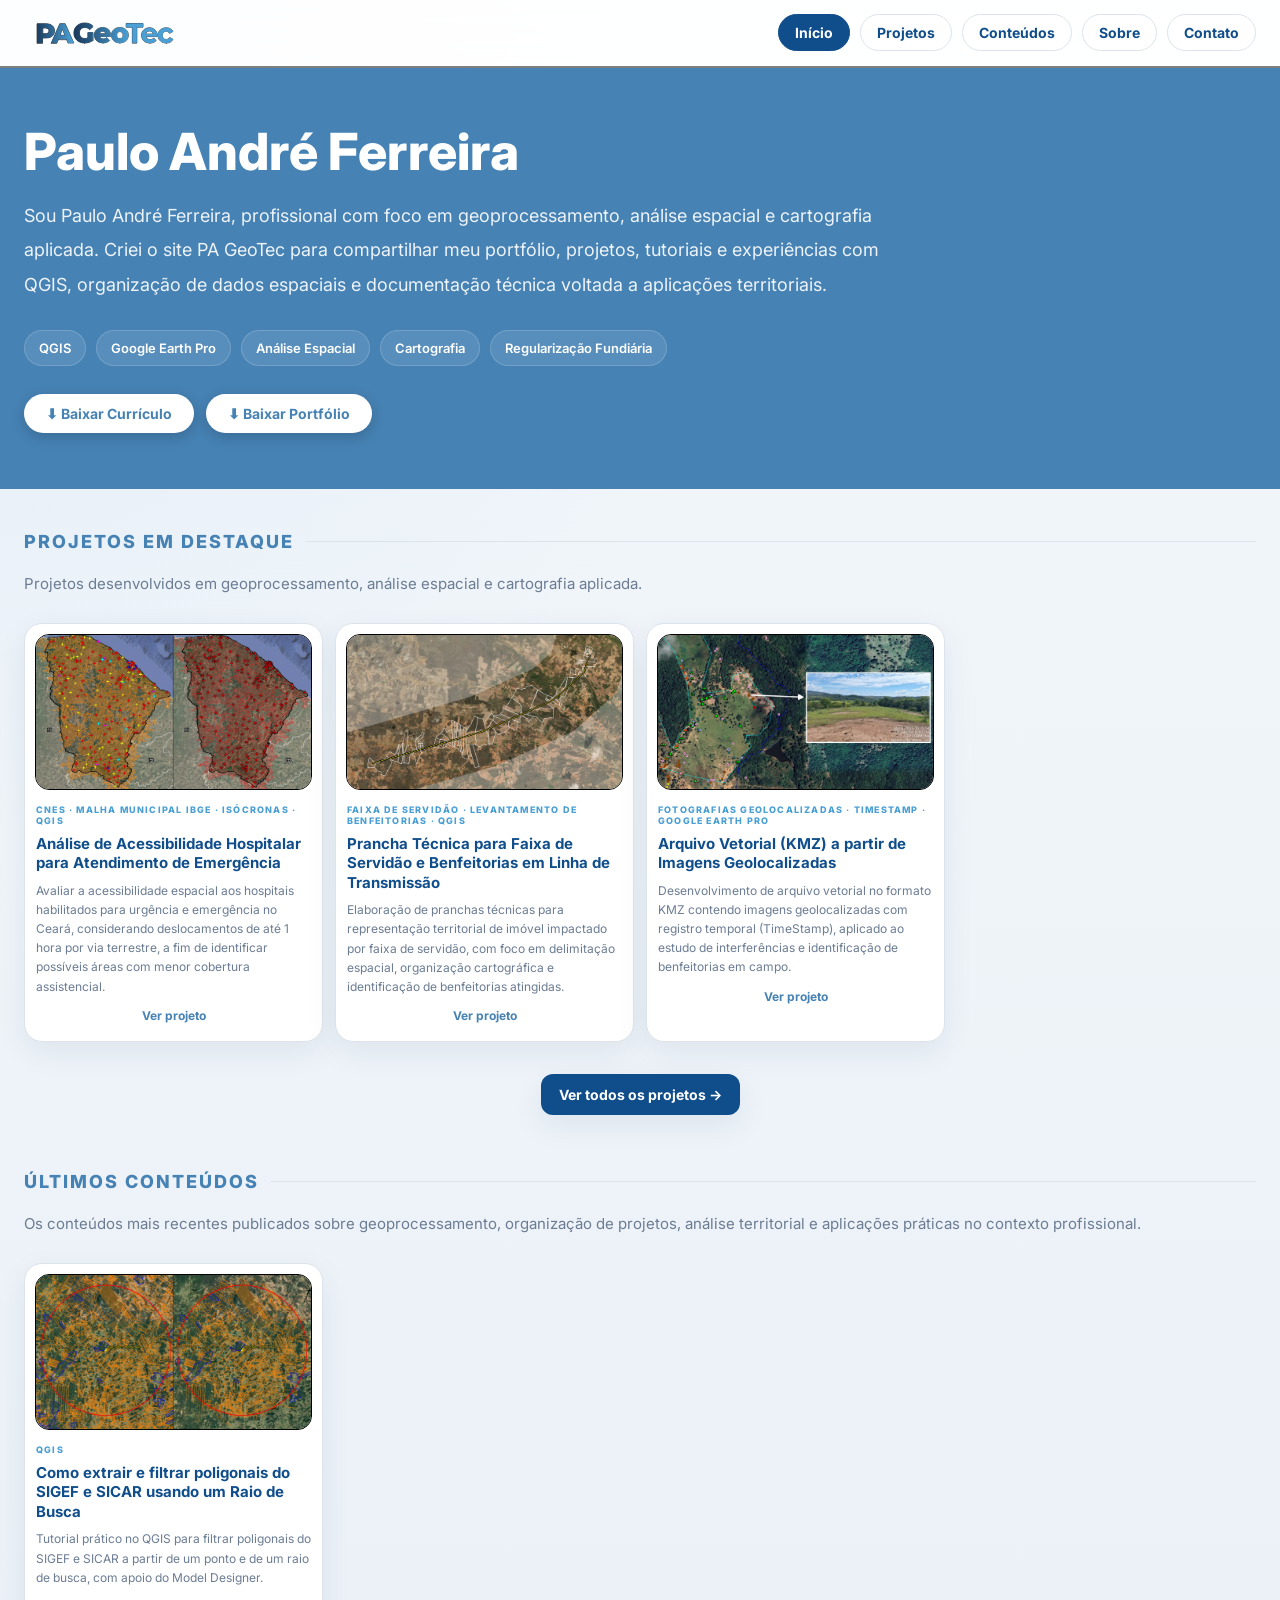
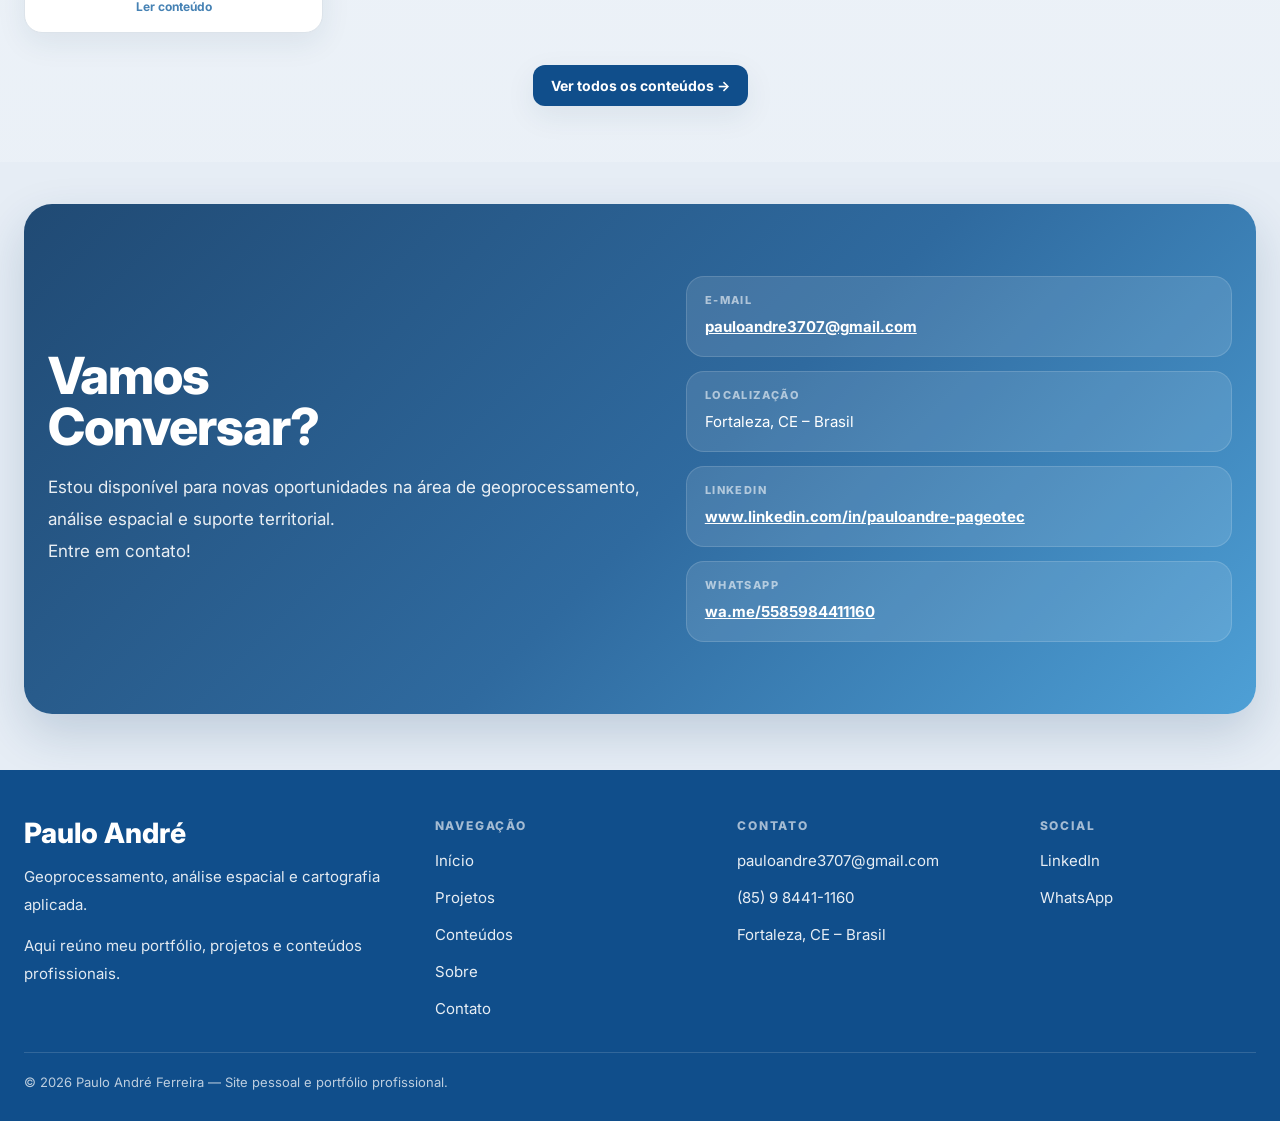
==== commit 7996033a: "Atualiza layout e organização de pastas" ====
--- a/index.html
+++ b/index.html
@@ -10,43 +10,29 @@
   <link href="https://fonts.googleapis.com/css2?family=Inter:wght@300;400;500;600;700;800&display=swap" rel="stylesheet">
 
   <link rel="stylesheet" href="css/variaveis.css" />
-  <link rel="stylesheet" href="css/global.css" />
-  <link rel="stylesheet" href="css/home.css" />
-  <link rel="stylesheet" href="css/blog.css" />
-  <link rel="stylesheet" href="css/blog-post.css" />
-  <link rel="stylesheet" href="css/portfolio-web.css" />
-  <link rel="stylesheet" href="css/print.css" />
+  <link rel="stylesheet" href="css/base.css" />
+  <link rel="stylesheet" href="css/layout.css" />
+  <link rel="stylesheet" href="css/componentes.css" />
 </head>
 <body>
-  <header class="site-header">
-    <div class="container header-container">
-      <div class="brand">
-        <a href="index.html" class="brand-logo-link" data-tab-link="inicio">
-          <img src="imagens/logo_marca/logo_normal-fundo_transparente.png" alt="PA GeoTec" class="brand-logo">
-        </a>
-      </div>
 
-      <nav class="main-nav">
-        <a href="index.html" class="nav-link nav-link-anchor active" data-tab-link="inicio">Início</a>
-        <a href="blog.html" class="nav-link nav-link-anchor">Blog</a>
-        <a href="index.html#portfolio" class="nav-link nav-link-anchor" data-tab-link="portfolio">Portfólio</a>
-      </nav>
-    </div>
-  </header>
+  <!-- Header injetado via JS -->
+  <div id="site-header"></div>
 
   <main class="site-main">
-    <!-- INÍCIO -->
+
+    <!-- ── INÍCIO ── -->
     <section id="inicio" class="tab-section active">
+
       <section class="hero-section">
-        <div class="container hero-grid">
+        <div class="container-wide hero-grid">
           <div class="hero-content">
-            <h1>PA GeoTec <br> Soluções Geoespaciais</h1>
+            <h1>Paulo André Ferreira</h1>
             <p>
-              A PA GeoTec reúne apresentação profissional, projetos práticos e conteúdos técnicos
-              voltados à cartografia temática, organização de dados espaciais, análise territorial
-              e documentação aplicada a projetos de infraestrutura e energia.
+              Sou Paulo André Ferreira, profissional com foco em geoprocessamento, análise espacial 
+              e cartografia aplicada. Criei o site PA GeoTec para compartilhar meu portfólio, projetos, 
+              tutoriais e experiências com QGIS, organização de dados espaciais e documentação técnica voltada a aplicações territoriais.
             </p>
-
             <div class="hero-tags">
               <span>QGIS</span>
               <span>Google Earth Pro</span>
@@ -54,125 +40,82 @@
               <span>Cartografia</span>
               <span>Regularização Fundiária</span>
             </div>
+
+            <!-- Botões de Download -->
+            <div class="hero-downloads">
+              <a href="paginas/documentos/curriculo-paulo-andre-ferreira-geoprocessamento.pdf"
+                download="Currículo–Paulo André Ferreira-Geoprocessamento.pdf"
+                class="hero-download-btn hero-download-btn--outline">
+                ⬇ Baixar Currículo
+              </a>
+              <a href="paginas/documentos/portfolio-paulo-andre-ferreira-geoprocessamento.pdf"
+                download="Portfólio–Paulo André Ferreira-Geoprocessamento.pdf"
+                class="hero-download-btn hero-download-btn--outline">
+                ⬇ Baixar Portfólio
+              </a>
+            </div>
+
+          </div>
+        </div>
+      </section>
+
+      <div class="section-divider"></div>
+
+      <section class="section-block">
+        <div class="container-wide">
+          <div class="section-title">
+            <span>Projetos em Destaque</span>
+            <div class="section-line"></div>
+          </div>
+          <p class="page-description">
+            Projetos desenvolvidos em geoprocessamento, análise espacial e cartografia aplicada.
+          </p>
+          <div class="conteudo-grid" id="projetosDestaqueHome"></div>
+          <div class="section-cta">
+            <a href="paginas/projetos.html" class="btn btn-primary">
+              Ver todos os projetos →
+            </a>
           </div>
         </div>
       </section>
 
       <section class="section-block">
-        <div class="container">
+        <div class="container-wide">
           <div class="section-title">
-            <span>Últimos Artigos</span>
+            <span>Últimos Conteúdos</span>
             <div class="section-line"></div>
           </div>
-
           <p class="page-description">
-            Os 4 conteúdos mais recentes publicados sobre geoprocessamento, organização de projetos,
+            Os conteúdos mais recentes publicados sobre geoprocessamento, organização de projetos,
             análise territorial e aplicações práticas no contexto profissional.
           </p>
-
-          <div class="blog-grid" id="ultimosPostsHome"></div>
+          <div class="conteudo-grid" id="ultimosPostsHome"></div>
+          <div class="section-cta">
+            <a href="paginas/conteudos.html" class="btn btn-primary">
+              Ver todos os conteúdos →
+            </a>
+          </div>
         </div>
       </section>
+
+      <!-- ✅ Seção de contato AQUI, dentro do Início -->
+      <div id="contatohome-section-content"></div>
+
     </section>
 
-    <!-- PORTFÓLIO -->
-    <section id="portfolio" class="tab-section">
-      <section class="page-top portfolio-page-top">
-        <div class="portfolio-shell">
-          <section class="portfolio-hero layout-wide">
-            <div class="portfolio-hero-left">
-              <h1 class="portfolio-hero-title">
-                Portfólio
-                <span>Profissional</span>
-              </h1>
-              <p class="portfolio-hero-text">
-                Versão web completa do portfólio profissional, com experiências, formação,
-                competências técnicas e projetos desenvolvidos em geoprocessamento.
-              </p>
-
-              <div class="portfolio-hero-tags">
-                <span>Projetos</span>
-                <span>Experiência</span>
-                <span>Competências</span>
-                <span>Web</span>
-              </div>
-            </div>
-
-            <div class="portfolio-hero-right">
-              <div class="portfolio-hero-links">
-                <a class="portfolio-hero-link" href="portfolio/portfolio-a4.html" target="_blank" rel="noopener noreferrer">
-                  <strong>Portfólio A4</strong>
-                  <span>Abrir apresentação completa em formato paisagem</span>
-                </a>
-
-                <a class="portfolio-hero-link" href="portfolio/curriculo-a4.html" target="_blank" rel="noopener noreferrer">
-                  <strong>Currículo A4</strong>
-                  <span>Abrir currículo profissional em formato imprimível</span>
-                </a>
-              </div>
-
-              <div class="portfolio-hero-update">ABR/2026</div>
-            </div>
-          </section>
-
-          <div id="portfolioWebContent" class="portfolio-web-flow"></div>
-        </div>
-      </section>
-    </section>
   </main>
 
-  <footer class="site-footer">
-    <div class="container footer-grid">
-      <div class="footer-column footer-column-main">
-        <h2 class="footer-title">Paulo André</h2>
-        <p class="footer-text">
-          Geoprocessamento, análise espacial e cartografia aplicada.
-        </p>
-        <p class="footer-text">
-          Aqui reúno meu portfólio, projetos e conteúdos profissionais.
-        </p>
-      </div>
+  <!-- Footer injetado via JS -->
+  <div id="site-footer"></div>
 
-      <div class="footer-column">
-        <h3 class="footer-heading">Navegação</h3>
-        <nav class="footer-nav">
-          <a class="footer-contact-link" href="index.html" data-tab-link="inicio">Início</a>
-          <a class="footer-contact-link" href="blog.html">Blog</a>
-          <a class="footer-contact-link" href="index.html#portfolio" data-tab-link="portfolio">Portfólio</a>
-        </nav>
-      </div>
-
-      <div class="footer-column">
-        <h3 class="footer-heading">Contato</h3>
-        <div class="footer-info-list">
-          <a class="footer-contact-link" href="mailto:pauloandre3707@gmail.com">pauloandre3707@gmail.com</a>
-          <span class="footer-info-text">Maracanaú, CE – Brasil</span>
-        </div>
-      </div>
-
-      <div class="footer-column">
-        <h3 class="footer-heading">Social</h3>
-        <div class="footer-info-list">
-          <a
-            class="footer-contact-link"
-            href="https://www.linkedin.com/in/paulo-andré-ferreira-da-silva-423897205"
-            target="_blank"
-            rel="noopener noreferrer"
-          >
-            LinkedIn
-          </a>
-        </div>
-      </div>
-    </div>
-
-    <div class="container footer-bottom">
-      <p class="footer-bottom-text">© 2026 Paulo André — Site pessoal e portfólio profissional.</p>
-    </div>
-  </footer>
-
-  <script src="js/blog-data.js"></script>
-  <script src="js/render-home-blog.js"></script>
+  <script src="js/contato-data.js"></script>
+  <script src="js/componentes.js"></script>
+  <script src="js/conteudos-data.js"></script>
+  <script src="js/projetos-data.js"></script>
+  <script src="js/render-home-conteudos.js"></script>
+  <script src="js/render-home-projetos.js"></script>
+  <script src="js/render-portfolio-web.js"></script>
+  <script src="js/render-contato.js"></script>
   <script src="js/main.js"></script>
-  <script src="js/render-portfolio-web.js"></script>
 </body>
-</html>
+</html>
--- a/css/variaveis.css
+++ b/css/variaveis.css
@@ -1,16 +1,30 @@
+/* =====================================================
+   VARIÁVEIS GLOBAIS — PA GeoTec
+   ===================================================== */
+
 :root {
-  --cor-primaria: #1a3a5c;
-  --cor-secundaria: #2e6da4;
-  --cor-acento: #4a9fd4;
-  --cor-claro: #e8f4fd;
-  --cor-cinza: #f5f6f8;
-  --cor-texto: #2c3e50;
-  --cor-texto-claro: #6b7c93;
-  --cor-branco: #ffffff;
-  --cor-linha: #dce3ea;
+  /* Cores principais */
+  --cor-primaria:      #104E8B;
+  --cor-secundaria:    #4682B4;
+  --cor-acento:        #4a9fd4;
+  --cor-claro:         #e8f4fd;
+  --cor-cinza:         #f5f6f8;
+  --cor-texto:         #2c3e50;
+  --cor-texto-claro:   #6b7c93;
+  --cor-branco:        #ffffff;
+  --cor-linha:         #dce3ea;
+  --cor-divisor:       rgba(0, 0, 0, 0.18);
 
-  --largura-container: 1240px;
+  /* Layout */
+  --largura-container:      1240px;  /* manter como fallback */
+  --largura-container-wide: 1440px;  /* páginas sem sidebar (Home, Projetos, Conteúdos, Sobre) */
+  --largura-container-page: 1200px;  /* subpáginas COM sidebar */
   --raio: 14px;
+
+  /* Sombras */
   --sombra-suave: 0 10px 30px rgba(26, 58, 92, 0.08);
   --sombra-media: 0 16px 40px rgba(26, 58, 92, 0.12);
-}
+
+  /* Hero padrão (gradient usado em todas as páginas) */
+  --hero-bg: linear-gradient(135deg, rgba(22,55,84,0.98), rgba(47,121,173,0.94));
+}
--- a/css/base.css
+++ b/css/base.css
@@ -0,0 +1,133 @@
+/* =====================================================
+   BASE — Reset, tipografia e utilitários
+   ===================================================== */
+
+*, *::before, *::after {
+  margin: 0;
+  padding: 0;
+  box-sizing: border-box;
+}
+
+html {
+  scroll-behavior: smooth;
+  min-height: 100%;
+}
+
+body {
+  min-height: 100vh;
+  display: flex;
+  flex-direction: column;
+  font-family: 'Inter', sans-serif;
+  color: var(--cor-texto);
+  background:
+    radial-gradient(circle at top left, rgba(74,159,212,0.10), transparent 28%),
+    linear-gradient(180deg, #f3f7fb 0%, #e6edf5 100%);
+  overflow-x: hidden;
+}
+
+button {
+  font-family: inherit;
+  cursor: pointer;
+}
+
+a {
+  text-decoration: none;
+}
+
+img {
+  max-width: 100%;
+  display: block;
+}
+
+/* ── Utilitários ── */
+/* ── Container padrão (subpáginas com sidebar) ── */
+.container {
+  width: min(calc(100% - 48px), var(--largura-container-page));
+  margin: 0 auto;
+}
+
+/* ── Container wide (Home, Projetos, Conteúdos, Sobre) ── */
+.container-wide {
+  width: min(calc(100% - 48px), var(--largura-container-wide));
+  margin: 0 auto;
+}
+
+.section-block,
+.page-top {
+  padding: 42px 0 56px;
+}
+
+.section-block + .section-block {
+  padding-top: 0;
+}
+
+.section-title {
+  display: flex;
+  align-items: center;
+  gap: 12px;
+  margin-bottom: 18px;
+}
+
+.section-title span {
+  font-size: 18px;
+  font-weight: 800;
+  letter-spacing: 2px;
+  text-transform: uppercase;
+  color: var(--cor-secundaria);
+}
+
+.section-line {
+  flex: 1;
+  height: 1px;
+  background: var(--cor-linha);
+}
+
+.page-description {
+  max-width: 100%;
+  font-size: 15px;
+  line-height: 1.8;
+  color: var(--cor-texto-claro);
+  margin-bottom: 26px;
+}
+
+/* ── Botões ── */
+.btn {
+  border: none;
+  border-radius: 12px;
+  padding: 12px 18px;
+  font-size: 14px;
+  font-weight: 700;
+  cursor: pointer;
+  transition: transform 0.2s ease, box-shadow 0.2s ease, background 0.2s ease;
+}
+
+.btn:hover {
+  transform: translateY(-1px);
+}
+
+.btn-primary {
+  background: var(--cor-primaria);
+  color: var(--cor-branco);
+  box-shadow: var(--sombra-suave);
+}
+
+.btn-secondary {
+  background: rgba(255,255,255,0.08);
+  color: var(--cor-branco);
+  border: 1px solid rgba(255,255,255,0.25);
+}
+
+/* ── Tab sections (index) ── */
+.tab-section {
+  display: none;
+}
+
+.tab-section.active {
+  display: block;
+}
+
+/* ── Print básico ── */
+@media print {
+  body { background: white; }
+  .site-header { display: none !important; }
+}
--- a/css/layout.css
+++ b/css/layout.css
@@ -0,0 +1,204 @@
+/* =====================================================
+   LAYOUT — Header, Footer, site-main
+   ===================================================== */
+
+/* ── Layout de subpágina com sidebar ── */
+.page-layout {
+  display: grid;
+  grid-template-columns: 1fr 300px; /* conteúdo + sidebar */
+  gap: 32px;
+  align-items: start;
+}
+
+.page-content {
+  min-width: 0; /* evita overflow no grid */
+}
+
+.page-sidebar {
+  position: sticky;
+  top: 90px; /* altura do header */
+  display: flex;
+  flex-direction: column;
+  gap: 20px;
+}
+
+/* ── Responsivo sidebar ── */
+@media (max-width: 900px) {
+  .page-layout {
+    grid-template-columns: 1fr; /* sidebar vai pra baixo */
+  }
+
+  .page-sidebar {
+    position: static;
+  }
+}
+
+   /* ── HEADER ── */
+.site-header {
+  position: sticky;
+  top: 0;
+  z-index: 999;
+  background: rgba(255,255,255,0.92);
+  backdrop-filter: blur(12px);
+  border-bottom: 2px solid rgba(0, 0, 0, 0.5);
+}
+
+.header-container {
+  display: flex;
+  align-items: center;
+  justify-content: space-between;
+  gap: 20px;
+  padding: 12px 0;
+}
+
+.brand {
+  display: flex;
+  align-items: center;
+}
+
+.brand-logo-link {
+  display: inline-flex;
+  align-items: center;
+}
+
+.brand-logo {
+  max-height: 42px;
+  width: auto;
+  display: block;
+}
+
+/* ── NAV ── */
+.main-nav {
+  display: flex;
+  gap: 10px;
+  flex-wrap: wrap;
+}
+
+.nav-link {
+  display: inline-flex;
+  align-items: center;
+  justify-content: center;
+  background: var(--cor-branco);
+  color: var(--cor-primaria);
+  border: 1px solid var(--cor-linha);
+  border-radius: 999px;
+  padding: 9px 16px;
+  font-size: 14px;
+  font-weight: 700;
+  transition: background 0.2s ease, color 0.2s ease, border-color 0.2s ease;
+}
+
+.nav-link:hover,
+.nav-link.active {
+  background: var(--cor-primaria);
+  color: var(--cor-branco);
+  border-color: var(--cor-primaria);
+}
+
+/* ── MAIN ── */
+.site-main {
+  flex: 1;
+}
+
+/* ── FOOTER ── */
+.site-footer {
+  margin-top: auto;
+  background: var(--cor-primaria);
+  color: var(--cor-branco);
+  position: relative;
+  overflow: hidden;
+}
+
+.footer-grid {
+  position: relative;
+  z-index: 1;
+  display: grid;
+  grid-template-columns: 1.4fr 1fr 1fr 0.8fr;
+  gap: 32px;
+  padding: 48px 0 30px;
+}
+
+.footer-column {
+  display: flex;
+  flex-direction: column;
+  gap: 14px;
+}
+
+.footer-column-main { max-width: 440px; }
+
+.footer-title {
+  font-size: 28px;
+  line-height: 1.1;
+  font-weight: 800;
+  color: var(--cor-branco);
+}
+
+.footer-heading {
+  font-size: 12px;
+  font-weight: 800;
+  letter-spacing: 1.8px;
+  text-transform: uppercase;
+  color: rgba(255,255,255,0.62);
+}
+
+.footer-text {
+  font-size: 15px;
+  line-height: 1.85;
+  color: rgba(255,255,255,0.88);
+}
+
+.footer-nav,
+.footer-info-list {
+  display: flex;
+  flex-direction: column;
+  gap: 10px;
+}
+
+.footer-contact-link,
+.footer-info-text {
+  font-size: 15px;
+  line-height: 1.8;
+  color: rgba(255,255,255,0.9);
+  word-break: break-word;
+}
+
+.footer-contact-link:hover {
+  color: #ffffff;
+  text-decoration: underline;
+}
+
+.footer-bottom {
+  position: relative;
+  z-index: 1;
+  padding: 18px 0 28px;
+  border-top: 1px solid rgba(255,255,255,0.14);
+}
+
+.footer-bottom-text {
+  font-size: 13px;
+  line-height: 1.7;
+  color: rgba(255,255,255,0.72);
+}
+
+/* ── Responsivo ── */
+@media (max-width: 900px) {
+  .header-container {
+    flex-direction: column;
+    align-items: flex-start;
+    padding: 10px 0;
+  }
+
+  .main-nav { width: 100%; }
+  .brand-logo { max-height: 38px; }
+
+  .footer-grid {
+    grid-template-columns: 1fr 1fr;
+    gap: 26px;
+    padding: 40px 0 24px;
+  }
+}
+
+@media (max-width: 680px) {
+  .footer-grid { grid-template-columns: 1fr; }
+  .footer-title { font-size: 24px; }
+}
--- a/css/componentes.css
+++ b/css/componentes.css
@@ -0,0 +1,1883 @@
+/* =====================================================
+   COMPONENTES — Hero, Cards, Conteudo, Portfolio, Tutoriais
+   ===================================================== */
+
+/* ════════════════════════════════════════════════════
+   HERO PADRÃO (usado em todas as páginas)
+   ════════════════════════════════════════════════════ */
+.hero-section {
+  padding: 56px 0;
+  background: var(--cor-secundaria);
+  color: var(--cor-branco);
+  position: relative;
+  overflow: hidden;
+}
+
+.hero-grid {
+  display: block;
+  position: relative;
+  z-index: 1;
+}
+
+.hero-content {
+  width: 100%;
+  background: transparent;
+}
+
+.hero-content h1 {
+  font-size: clamp(32px, 4vw, 56px);
+  line-height: 1.08;
+  font-weight: 800;
+  max-width: 920px;
+  margin-bottom: 20px;
+  color: var(--cor-branco);
+}
+
+.hero-content h1 span {
+  display: block;
+  color: #bfe4ff;
+}
+
+.hero-content p {
+  max-width: 860px;
+  font-size: 18px;
+  line-height: 1.9;
+  color: rgba(255,255,255,0.9);
+  margin-bottom: 28px;
+}
+
+.hero-tags {
+  display: flex;
+  flex-wrap: wrap;
+  gap: 10px;
+}
+
+.hero-tags span {
+  display: inline-flex;
+  align-items: center;
+  padding: 9px 14px;
+  border-radius: 999px;
+  background: rgba(255,255,255,0.10);
+  border: 1px solid rgba(255,255,255,0.16);
+  font-size: 13px;
+  font-weight: 600;
+  color: var(--cor-branco);
+}
+
+/* ── Botões de download no Hero ── */
+.hero-downloads {
+  display: flex;
+  flex-wrap: wrap;
+  gap: 12px;
+  margin-top: 28px;
+}
+
+.hero-download-btn {
+  display: inline-flex;
+  align-items: center;
+  gap: 8px;
+  padding: 11px 22px;
+  border-radius: 999px;
+  font-size: 14px;
+  font-weight: 700;
+  text-decoration: none;
+  transition: background 0.2s ease, transform 0.2s ease, box-shadow 0.2s ease;
+  background: #ffffff;
+  color: var(--cor-secundaria);
+  box-shadow: 0 4px 14px rgba(0, 0, 0, 0.18);
+}
+
+.hero-download-btn:hover {
+  background: #e8f4fc;
+  transform: translateY(-2px);
+  box-shadow: 0 6px 20px rgba(0, 0, 0, 0.22);
+}
+
+/* Remove o outline — ambos iguais */
+.hero-download-btn--outline {
+  background: #ffffff;
+  color: var(--cor-secundaria);
+  border: none;
+}
+
+.hero-download-btn--outline:hover {
+  background: #0099ff;
+  border: none;
+}
+
+
+/* ════════════════════════════════════════════════════
+   CARDS DE CONTEUDO / CONTEÚDO
+   ════════════════════════════════════════════════════ */
+.conteudo-grid {
+  display: grid;
+  grid-template-columns: repeat(4, 1fr);
+  gap: 12px;
+  align-items: stretch;
+}
+
+/* Grid da página Todos os Projetos */
+.projetos-grid {
+  display: grid;
+  grid-template-columns: repeat(2, 1fr);
+  gap: 12px;
+  align-items: stretch;
+}
+
+.post-card {
+  background: var(--cor-branco);
+  border: 1px solid var(--cor-linha);
+  border-radius: 18px;
+  padding: 0; /* imagem vai até a borda */
+  box-shadow: var(--sombra-suave);
+  transition: transform 0.2s ease, box-shadow 0.2s ease, border-color 0.2s ease;
+  overflow: hidden; /* garante que a imagem respeite o border-radius */
+  display: flex;
+  flex-direction: column;
+}
+
+.post-card:hover {
+  transform: translateY(-4px);
+  box-shadow: var(--sombra-media);
+  border-color: rgba(74,159,212,0.35);
+}
+
+.post-card-link {
+  display: flex;
+  flex-direction: column;
+  text-decoration: none;
+  color: inherit;
+  height: 100%;
+}
+
+/* ── Imagem do card ── */
+.post-card-img-wrap {
+  width: 100%;
+  aspect-ratio: 16 / 9; /* proporção exata da sua imagem */
+  overflow: hidden;
+  background: #dce8f0;
+  border-radius: 14px;        /* cantos arredondados */
+  border: 1.5px solid #000;  /* contorno preto */
+  margin: 10px;               /* respiro em relação à borda do card */
+  width: calc(100% - 20px);  /* desconta as duas margens de 12px */
+}
+
+.post-card-img {
+  width: 100%;
+  height: 100%;
+  object-fit: cover;
+  display: block;
+  transition: transform 0.3s ease;
+}
+
+.post-card:hover .post-card-img {
+  transform: scale(1.04);
+}
+
+/* ── Conteúdo textual do card ── */
+.post-card-body {
+  padding: 4px 11px 14px;
+  display: flex;
+  flex-direction: column;
+}
+
+.post-card-tags {
+  display: flex;
+  flex-wrap: wrap;
+  gap: 6px;
+  margin-bottom: 8px;
+}
+
+.post-tag {
+  display: inline-block;
+  font-size: 9px;
+  font-weight: 800;
+  letter-spacing: 1.2px;
+  text-transform: uppercase;
+  color: var(--cor-acento);
+}
+
+.post-card h3 {
+  font-size: 15px;
+  line-height: 1.3;
+  color: var(--cor-primaria);
+  margin-bottom: 8px;
+}
+
+.post-card p {
+  font-size: 12px;
+  line-height: 1.6;
+  color: var(--cor-texto-claro);
+  margin-bottom: 0px;
+}
+
+.post-link {
+  color: var(--cor-secundaria);
+  font-size: 12px;
+  font-weight: 700;
+  text-align: center;
+  margin-top: auto;
+  display: block;
+  padding: 12px 0  4px;
+}
+
+.post-card-link:hover .post-link {
+  text-decoration: underline;
+}
+
+/* ════════════════════════════════════════════════════
+   SEÇÃO CONTATO (Home)
+   ════════════════════════════════════════════════════ */
+.contato-redes {
+  display: flex;
+  flex-wrap: wrap;
+  gap: 12px;
+  margin-top: 28px;
+}
+
+.contato-rede-link {
+  display: inline-flex;
+  align-items: center;
+  padding: 10px 20px;
+  border-radius: 999px;
+  background: rgba(255, 255, 255, 0.14);
+  border: 1px solid rgba(255, 255, 255, 0.22);
+  color: #ffffff;
+  font-size: 13px;
+  font-weight: 700;
+  text-decoration: none;
+  transition: background 0.2s ease, transform 0.2s ease;
+}
+
+.contato-rede-link:hover {
+  background: rgba(255, 255, 255, 0.22);
+  transform: translateY(-2px);
+}
+
+#contato-section-content {
+  padding-bottom: 56px;
+  background: #f3f7fb;
+}
+
+#contatohome-section-content {
+  padding: 0 0 56px;
+  background: #e6edf5;
+}
+
+/* Wrapper que centraliza e limita a largura do card */
+.home-contact-wrap {
+  width: min(calc(100% - 48px), var(--largura-container-wide));
+  margin: 0 auto;
+  padding-top: 42px;
+}
+
+/* O card em si — agora com border-radius e sem ocupar 100% */
+.home-contact-wrap .home-contact-band {
+  border-radius: 28px;
+  overflow: hidden; /* garante que o ::before e ::after respeitem o raio */
+  box-shadow: 0 20px 48px rgba(18, 61, 105, 0.18);
+}
+
+/* ════════════════════════════════════════════════════
+   PORTFOLIO WEB
+   ════════════════════════════════════════════════════ */
+.portfolio-page-top {
+  padding-top: 0;
+  background: #ffffff;
+}
+
+.portfolio-shell {
+  display: flex;
+  flex-direction: column;
+  gap: 72px;
+  background: #ffffff;
+}
+
+.layout-wide {
+  width: min(calc(100% - 56px), 1380px);
+  margin: 0 auto;
+}
+
+.layout-content {
+  width: min(calc(100% - 72px), 1180px);
+  margin: 0 auto;
+}
+
+.layout-reading {
+  width: min(100%, 980px);
+  margin: 0;
+}
+
+.portfolio-web-flow {
+  display: flex;
+  flex-direction: column;
+  gap: 78px;
+  padding: 0 0 88px;
+  background: #ffffff;
+}
+
+/* Hero portfolio */
+.portfolio-hero {
+  position: relative;
+  overflow: hidden;
+  width: 100%;
+  border-radius: 0;
+  padding-top: 72px;
+  padding-bottom: 68px;
+  padding-left: max(28px, calc((100vw - 1380px) / 2));
+  padding-right: max(28px, calc((100vw - 1380px) / 2));
+  display: grid;
+  grid-template-columns: minmax(0, 1.2fr) minmax(360px, 420px);
+  gap: 56px;
+  background: linear-gradient(135deg, #204a74 0%, #2f6a9f 54%, #4ea0d6 100%);
+}
+
+.portfolio-hero::before {
+  content: "";
+  position: absolute;
+  top: -120px; right: -90px;
+  width: 430px; height: 430px;
+  border-radius: 50%;
+  background: rgba(255,255,255,0.07);
+}
+
+.portfolio-hero::after {
+  content: "";
+  position: absolute;
+  bottom: -170px; left: -100px;
+  width: 360px; height: 360px;
+  border-radius: 50%;
+  background: rgba(255,255,255,0.06);
+}
+
+.portfolio-hero-left,
+.portfolio-hero-right {
+  position: relative;
+  z-index: 1;
+}
+
+.portfolio-hero-left {
+  display: flex;
+  flex-direction: column;
+  justify-content: center;
+}
+
+.portfolio-hero-title {
+  font-size: clamp(48px, 5vw, 72px);
+  line-height: 0.98;
+  font-weight: 800;
+  color: #ffffff;
+  margin-bottom: 24px;
+  letter-spacing: -1.5px;
+}
+
+.portfolio-hero-title span {
+  display: block;
+  color: #dcedfb;
+}
+
+.portfolio-hero-text {
+  max-width: 760px;
+  font-size: 18px;
+  line-height: 1.9;
+  color: rgba(255,255,255,0.9);
+}
+
+.portfolio-hero-tags {
+  display: flex;
+  flex-wrap: wrap;
+  gap: 12px;
+  margin-top: 30px;
+}
+
+.portfolio-hero-tags span {
+  display: inline-flex;
+  align-items: center;
+  padding: 9px 15px;
+  border-radius: 999px;
+  font-size: 12px;
+  font-weight: 700;
+  color: rgba(255,255,255,0.94);
+  background: rgba(255,255,255,0.12);
+  border: 1px solid rgba(255,255,255,0.18);
+}
+
+.portfolio-hero-right {
+  display: flex;
+  flex-direction: column;
+  justify-content: flex-end;
+  align-items: stretch;
+  gap: 18px;
+}
+
+.portfolio-hero-links {
+  width: 100%;
+  display: flex;
+  flex-direction: column;
+  gap: 14px;
+}
+
+.portfolio-hero-link {
+  display: flex;
+  flex-direction: column;
+  gap: 6px;
+  padding: 20px;
+  border-radius: 18px;
+  background: rgba(255,255,255,0.11);
+  border: 1px solid rgba(255,255,255,0.18);
+  color: #ffffff;
+  text-decoration: none;
+  transition: transform 0.2s ease, background 0.2s ease, border-color 0.2s ease;
+}
+
+.portfolio-hero-link:hover {
+  transform: translateY(-3px);
+  background: rgba(255,255,255,0.16);
+  border-color: rgba(255,255,255,0.24);
+}
+
+.portfolio-hero-link strong { font-size: 20px; line-height: 1.2; }
+
+.portfolio-hero-link span {
+  font-size: 13px;
+  line-height: 1.7;
+  color: rgba(255,255,255,0.84);
+}
+
+.portfolio-hero-update {
+  font-size: 11px;
+  font-weight: 800;
+  letter-spacing: 2.2px;
+  color: rgba(255,255,255,0.58);
+  text-align: right;
+}
+
+/* Sidebar + layout */
+.portfolio-main-grid {
+  position: relative;
+  width: min(calc(100% - 56px), 1540px);
+  margin: 68px auto 0;
+  padding-bottom: 88px;
+  align-items: start;
+}
+
+.portfolio-main-content {
+  width: 100%;
+  max-width: calc(100% - 300px); /* ← respeita espaço da sidebar */
+  margin-left: 300px;            /* ← empurra para além da sidebar */
+  display: flex;
+  flex-direction: column;
+  gap: 78px;
+  min-width: 0;
+}
+
+.portfolio-sidebar {
+  position: fixed;
+  top: 118px;
+  left: max(28px, calc((100vw - 1540px) / 2));
+  width: 260px;
+  z-index: 30;
+  opacity: 0;
+  visibility: hidden;
+  transform: translateY(18px);
+  pointer-events: none;
+  transition: opacity 0.28s ease, transform 0.28s ease, visibility 0.28s ease;
+}
+
+body.portfolio-sidebar-visible .portfolio-sidebar {
+  opacity: 1; visibility: visible;
+  transform: translateY(0); pointer-events: auto;
+}
+
+body.portfolio-sidebar-hidden-for-closing .portfolio-sidebar {
+  opacity: 0; visibility: hidden;
+  transform: translateY(18px); pointer-events: none;
+}
+
+.portfolio-sidebar-inner {
+  max-height: calc(100vh - 140px);
+  overflow-y: auto;
+  padding: 22px 18px;
+  border-radius: 24px;
+  background: rgba(255,255,255,0.97);
+  border: 1px solid #dbe5ee;
+  box-shadow: 0 18px 40px rgba(18,61,105,0.08);
+}
+
+.portfolio-sidebar-label {
+  font-size: 11px;
+  font-weight: 800;
+  letter-spacing: 1.8px;
+  text-transform: uppercase;
+  color: #7b8ca0;
+  margin-bottom: 18px;
+}
+
+.portfolio-sidebar-nav {
+  display: flex;
+  flex-direction: column;
+  gap: 8px;
+}
+
+.portfolio-sidebar-link {
+  display: flex;
+  align-items: center;
+  min-height: 42px;
+  padding: 0 14px;
+  border-radius: 14px;
+  text-decoration: none;
+  font-size: 14px;
+  font-weight: 700;
+  color: #365476;
+  background: transparent;
+  border: 1px solid transparent;
+  transition: all 0.2s ease;
+}
+
+.portfolio-sidebar-link:hover {
+  background: #f3f8fc;
+  border-color: #d9e7f2;
+  color: #123d69;
+}
+
+.portfolio-sidebar-link.active {
+  background: linear-gradient(135deg, #24507d 0%, #3d89c7 100%);
+  border-color: transparent;
+  color: #ffffff;
+  box-shadow: 0 10px 24px rgba(45,107,159,0.24);
+}
+
+.portfolio-sidebar-subnav {
+  display: flex;
+  flex-direction: column;
+  gap: 6px;
+  margin: 4px 0 8px;
+  padding-left: 14px;
+  border-left: 2px solid #deebf5;
+}
+
+.portfolio-sidebar-sublink {
+  display: flex;
+  align-items: center;
+  padding: 9px 12px;
+  border-radius: 12px;
+  text-decoration: none;
+  background: transparent;
+  border: 1px solid transparent;
+  transition: all 0.2s ease;
+}
+
+.portfolio-sidebar-sublink:hover {
+  background: #f5f9fd;
+  border-color: #dbe8f2;
+}
+
+.portfolio-sidebar-sublink.active {
+  background: #edf5fc;
+  border-color: #d1e4f3;
+}
+
+.portfolio-sidebar-sublink-text {
+  font-size: 12px;
+  line-height: 1.45;
+  font-weight: 700;
+  color: #4a5d72;
+}
+
+.portfolio-sidebar-sublink.active .portfolio-sidebar-sublink-text {
+  color: #123d69;
+}
+
+/* Seções portfolio */
+.portfolio-section {
+  display: flex;
+  flex-direction: column;
+  gap: 28px;
+  scroll-margin-top: 130px;
+}
+
+.portfolio-contact-section { scroll-margin-top: 130px; }
+
+.portfolio-section-header {
+  display: flex;
+  align-items: center;
+  gap: 18px;
+}
+
+.portfolio-section-header h2 {
+  font-size: 30px;
+  line-height: 1.15;
+  font-weight: 800;
+  color: #123d69;
+  letter-spacing: -0.4px;
+  white-space: nowrap;
+  margin: 0;
+}
+
+.portfolio-section-line {
+  flex: 1;
+  height: 1px;
+  background: linear-gradient(90deg, rgba(205,216,228,0.95) 0%, rgba(205,216,228,0.12) 100%);
+}
+
+/* Perfil */
+.portfolio-profile-grid {
+  display: grid;
+  grid-template-columns: minmax(0, 1.2fr) minmax(300px, 360px);
+  gap: 56px;
+  align-items: start;
+}
+
+.portfolio-profile-name {
+  font-size: clamp(34px, 3vw, 48px);
+  line-height: 1.05;
+  font-weight: 800;
+  color: #123d69;
+  margin: 0 0 10px;
+  letter-spacing: -0.8px;
+}
+
+.portfolio-profile-role {
+  font-size: 17px;
+  font-weight: 700;
+  color: #2d6b9f;
+  margin-bottom: 24px;
+}
+
+.portfolio-profile-text {
+  font-size: 17px;
+  line-height: 2;
+  color: #435467;
+  margin: 0;
+}
+
+.portfolio-chip-list {
+  display: flex;
+  flex-wrap: wrap;
+  gap: 12px;
+  margin-top: 28px;
+}
+
+.portfolio-chip {
+  display: inline-flex;
+  align-items: center;
+  padding: 9px 15px;
+  border-radius: 999px;
+  background: #eff6fc;
+  border: 1px solid #d8e9f6;
+  color: #2d6b9f;
+  font-size: 12px;
+  font-weight: 700;
+}
+
+.portfolio-info-list {
+  display: flex;
+  flex-direction: column;
+  gap: 20px;
+  padding-top: 8px;
+}
+
+.portfolio-info-item {
+  padding: 0 0 18px 0;
+  border-bottom: 1px solid #dbe4ec;
+}
+
+.portfolio-info-item:last-child {
+  border-bottom: none;
+  padding-bottom: 0;
+}
+
+.portfolio-info-label {
+  font-size: 11px;
+  font-weight: 800;
+  letter-spacing: 1.2px;
+  text-transform: uppercase;
+  color: #7d8da0;
+  margin-bottom: 6px;
+}
+
+.portfolio-info-value {
+  font-size: 15px;
+  line-height: 1.85;
+  color: #435467;
+  word-break: break-word;
+}
+
+.portfolio-link-inline {
+  color: #3a8ed0;
+  font-weight: 700;
+  word-break: break-word;
+  text-decoration: none;
+}
+
+/* Experiência */
+.portfolio-experience-list {
+  display: flex;
+  flex-direction: column;
+  gap: 34px;
+}
+
+.portfolio-experience-item {
+  display: grid;
+  grid-template-columns: 290px 1fr;
+  gap: 34px;
+  padding-top: 6px;
+}
+
+.portfolio-experience-item + .portfolio-experience-item {
+  border-top: 1px solid #dbe4ec;
+  padding-top: 34px;
+}
+
+.portfolio-experience-side {
+  display: flex;
+  flex-direction: column;
+  gap: 12px;
+}
+
+.portfolio-experience-company {
+  font-size: 24px;
+  line-height: 1.15;
+  font-weight: 800;
+  color: #123d69;
+  letter-spacing: -0.3px;
+}
+
+.portfolio-experience-period {
+  font-size: 14px;
+  font-weight: 700;
+  color: #2d6b9f;
+}
+
+.portfolio-role-stack {
+  display: flex;
+  flex-direction: column;
+  gap: 10px;
+  margin-top: 2px;
+}
+
+.portfolio-role-badge {
+  width: fit-content;
+  padding: 8px 13px;
+  border-radius: 999px;
+  font-size: 12px;
+  font-weight: 700;
+  color: #516274;
+  background: #f2f6fa;
+  border: 1px solid #dbe4ec;
+}
+
+.portfolio-experience-body p {
+  font-size: 16px;
+  line-height: 1.95;
+  color: #435467;
+  margin: 0 0 16px;
+}
+
+.portfolio-bullet-list {
+  padding-left: 20px;
+  margin: 0;
+}
+
+.portfolio-bullet-list li {
+  font-size: 15px;
+  line-height: 1.95;
+  color: #435467;
+  margin-bottom: 10px;
+}
+
+/* Formação */
+.portfolio-grid-2 {
+  display: grid;
+  grid-template-columns: 1fr 1fr;
+  gap: 44px;
+}
+
+.portfolio-subsection {
+  display: flex;
+  flex-direction: column;
+  gap: 18px;
+}
+
+.portfolio-subsection h3 {
+  font-size: 21px;
+  line-height: 1.2;
+  font-weight: 800;
+  color: #123d69;
+  margin: 0;
+}
+
+.portfolio-plain-list {
+  display: flex;
+  flex-direction: column;
+  gap: 18px;
+}
+
+.portfolio-plain-item {
+  padding: 0 0 18px 0;
+  border-bottom: 1px solid #dbe4ec;
+}
+
+.portfolio-plain-item:last-child {
+  border-bottom: none;
+  padding-bottom: 0;
+}
+
+.portfolio-plain-title {
+  font-size: 17px;
+  font-weight: 700;
+  color: #35485d;
+  margin-bottom: 5px;
+}
+
+.portfolio-plain-subtitle {
+  font-size: 15px;
+  line-height: 1.8;
+  color: #667689;
+  margin-bottom: 4px;
+}
+
+.portfolio-plain-meta {
+  font-size: 14px;
+  font-weight: 600;
+  color: #2d6b9f;
+}
+
+.portfolio-tools-grid {
+  display: grid;
+  grid-template-columns: 1fr 1fr;
+  gap: 26px;
+  margin-top: 14px;
+}
+
+.portfolio-tool-box {
+  padding: 0 0 20px 0;
+  border-bottom: 1px solid #dbe4ec;
+}
+
+.portfolio-tool-box h4 {
+  font-size: 17px;
+  font-weight: 800;
+  color: #123d69;
+  margin: 0 0 10px;
+}
+
+.portfolio-tool-box p {
+  font-size: 15px;
+  line-height: 1.9;
+  color: #435467;
+  margin: 0;
+}
+
+/* Competências */
+.portfolio-competency-grid {
+  display: grid;
+  grid-template-columns: 1fr 1fr;
+  gap: 34px;
+}
+
+.portfolio-competency-item {
+  padding: 0 0 20px 0;
+  border-bottom: 1px solid #dbe4ec;
+}
+
+.portfolio-competency-item h3 {
+  font-size: 19px;
+  font-weight: 800;
+  color: #123d69;
+  margin: 0 0 14px;
+}
+
+/* Projetos */
+.portfolio-projects-intro {
+  display: flex;
+  flex-direction: column;
+  gap: 24px;
+  margin-bottom: 34px;
+}
+
+.portfolio-projects-intro-text {
+  max-width: 980px;
+  font-size: 16px;
+  line-height: 1.95;
+  color: #435467;
+  margin: 0;
+}
+
+.portfolio-projects-list {
+  display: flex;
+  flex-direction: column;
+  gap: 72px;
+}
+
+.portfolio-project {
+  display: flex;
+  flex-direction: column;
+  gap: 30px;
+  scroll-margin-top: 140px;
+}
+
+.portfolio-project-top {
+  display: flex;
+  flex-direction: column;
+  gap: 12px;
+}
+
+.portfolio-project-number {
+  font-size: 11px;
+  font-weight: 800;
+  letter-spacing: 2px;
+  text-transform: uppercase;
+  color: #2d6b9f;
+}
+
+.portfolio-project-title {
+  font-size: clamp(30px, 3vw, 44px);
+  line-height: 1.15;
+  font-weight: 800;
+  color: #123d69;
+  letter-spacing: -0.7px;
+  margin: 0;
+}
+
+.portfolio-project-grid {
+  display: grid;
+  grid-template-columns: 1fr 1fr;
+  gap: 26px;
+}
+
+.portfolio-project-block {
+  padding: 22px 24px;
+  border-radius: 20px;
+  background: #f8fbfe;
+  border: 1px solid #e1eaf2;
+}
+
+.portfolio-project-block h4 {
+  font-size: 12px;
+  font-weight: 800;
+  letter-spacing: 1.2px;
+  text-transform: uppercase;
+  color: #2d6b9f;
+  margin: 0 0 12px;
+}
+
+.portfolio-project-block p {
+  font-size: 16px;
+  line-height: 1.95;
+  color: #435467;
+  margin: 0;
+}
+
+.card-bloc-fundo-branco {
+  background: rgba(255, 255, 255, 0.97);
+  border: 1px solid #dbe5ee;
+  box-shadow: 0 18px 40px rgba(18, 61, 105, 0.08);
+  padding: 22px 24px;
+  border-radius: 20px;
+}
+
+.card-bloc-fundo-branco h4 {
+  font-size: 12px;
+  font-weight: 800;
+  letter-spacing: 1.2px;
+  text-transform: uppercase;
+  color: #2d6b9f;
+  margin: 0 0 12px;
+}
+
+.card-bloc-fundo-branco p {
+  font-size: 16px;
+  line-height: 1.95;
+  color: #435467;
+  margin: 0;
+}
+
+.card-bloc-fundo-branco .portfolio-experience-company {
+  color: #123d69;
+}
+
+.card-bloc-fundo-branco .portfolio-experience-period {
+  color: #2d6b9f;
+}
+
+.card-bloc-fundo-branco .portfolio-profile-name {
+  color: #123d69;
+}
+
+.card-bloc-fundo-branco .portfolio-profile-role {
+  color: #2d6b9f;
+}
+
+.portfolio-tag-group {
+  display: flex;
+  flex-wrap: wrap;
+  gap: 10px;
+}
+
+.portfolio-tag-pill {
+  display: inline-flex;
+  align-items: center;
+  padding: 9px 13px;
+  border-radius: 999px;
+  background: #eaf4fb;
+  border: 1px solid #d6e8f5;
+  font-size: 12px;
+  font-weight: 700;
+  color: #2d6b9f;
+}
+
+.portfolio-method-list {
+  display: flex;
+  gap: 8px;
+  align-items: stretch;
+  flex-wrap: nowrap;
+}
+
+.portfolio-method-step {
+  flex: 1;
+  padding: 10px;
+  background: var(--cor-cinza);
+  border-radius: 6px;
+  border-top: 2px solid var(--cor-acento);
+  display: flex;
+  flex-direction: column;
+  gap: 5px;
+  min-width: 0;
+}
+
+.portfolio-method-number {
+  display: block;
+  color: #d6dee7;
+  font-size: 16px;
+  font-weight: 800;
+  line-height: 1;
+}
+
+.portfolio-method-text {
+  font-size: 11px;
+  line-height: 1.55;
+  color: #435467;
+}
+
+.portfolio-project.projeto-03 .portfolio-method-step {
+  flex-direction: row;
+  align-items: flex-start;
+  gap: 8px;
+  padding: 8px 10px;
+}
+
+.portfolio-project.projeto-03 .portfolio-method-number {
+  min-width: 22px;
+  font-size: 15px;
+  line-height: 1.4;
+  flex-shrink: 0;
+}
+
+.portfolio-project.projeto-03 .portfolio-method-text { flex: 1; }
+
+.portfolio-project-link {
+  color: #3a8ed0;
+  font-size: 15px;
+  font-weight: 700;
+  word-break: break-word;
+  text-decoration: none;
+}
+
+.portfolio-project-divider {
+  width: 100%;
+  height: 1px;
+  background: linear-gradient(90deg, rgba(205,216,228,0.95) 0%, rgba(205,216,228,0.16) 100%);
+}
+
+/* Galeria portfolio */
+.portfolio-gallery-wrap {
+  display: flex;
+  flex-direction: column;
+  gap: 18px;
+  outline: none;
+}
+
+.portfolio-gallery-main {
+  position: relative;
+  width: 100%;
+  border-radius: 24px;
+  padding: 18px 64px;
+  background: #f7fafd;
+  border: 1px solid #dfe8f1;
+  box-shadow: 0 14px 34px rgba(18,61,105,0.06);
+}
+
+.portfolio-gallery-frame {
+  width: 100%;
+  display: flex;
+  align-items: center;
+  justify-content: center;
+  min-height: 420px;
+}
+
+.portfolio-gallery-main img {
+  width: auto;
+  max-width: 100%;
+  height: auto;
+  max-height: 680px;
+  object-fit: contain;
+  display: block;
+  box-shadow: 0 0 0 1px #000000;
+  background: #ffffff;
+}
+
+.portfolio-gallery-arrow {
+  position: absolute;
+  top: 50%;
+  transform: translateY(-50%);
+  width: 42px; height: 42px;
+  border: none;
+  border-radius: 999px;
+  background: rgba(18,61,105,0.88);
+  color: #ffffff;
+  font-size: 28px;
+  display: flex;
+  align-items: center;
+  justify-content: center;
+  cursor: pointer;
+  transition: background 0.2s ease;
+  z-index: 2;
+}
+
+.portfolio-gallery-arrow:hover { background: #2d6b9f; }
+.portfolio-gallery-arrow-prev { left: 16px; }
+.portfolio-gallery-arrow-next { right: 16px; }
+
+.portfolio-gallery-thumbs {
+  display: flex;
+  flex-wrap: wrap;
+  gap: 14px;
+}
+
+.portfolio-gallery-thumb {
+  width: 132px; height: 92px;
+  padding: 6px;
+  border-radius: 16px;
+  overflow: hidden;
+  border: 2px solid transparent;
+  background: #eef4f9;
+  cursor: pointer;
+  transition: transform 0.2s ease, border-color 0.2s ease, box-shadow 0.2s ease;
+}
+
+.portfolio-gallery-thumb:hover { transform: translateY(-3px); }
+
+.portfolio-gallery-thumb.active {
+  border-color: #3a8ed0;
+  box-shadow: 0 0 0 4px rgba(58,142,208,0.14);
+}
+
+.portfolio-gallery-thumb img {
+  width: 100%; height: 100%;
+  object-fit: cover;
+  display: block;
+  box-shadow: 0 0 0 1px #000000;
+  background: #ffffff;
+}
+
+.portfolio-project-gallery-01 .portfolio-gallery-frame { min-height: 440px; }
+.portfolio-project-gallery-01 .portfolio-gallery-main img { max-height: 720px; }
+.portfolio-project-gallery-02 .portfolio-gallery-frame { min-height: 360px; }
+.portfolio-project-gallery-02 .portfolio-gallery-main img { max-height: 560px; }
+.portfolio-project-gallery-03 .portfolio-gallery-frame { min-height: 420px; }
+.portfolio-project-gallery-03 .portfolio-gallery-main img { max-height: 660px; }
+
+.portfolio-extra-list {
+  display: flex;
+  flex-direction: column;
+  gap: 18px;
+}
+
+.portfolio-extra-item {
+  padding: 2px 0 2px 22px;
+  border-left: 4px solid #3a8ed0;
+}
+
+.portfolio-extra-item p {
+  font-size: 16px;
+  line-height: 1.95;
+  color: #435467;
+  margin: 0;
+}
+
+/* Contato final portfolio */
+.portfolio-contact-section {
+  width: 100%;
+  margin: 88px 0 0;
+}
+
+/* Contato final — Portfólio Web (mantém os círculos decorativos) */
+.portfolio-contact-band {
+  position: relative;
+  overflow: hidden;
+  width: 100%;
+  padding: 72px 0;
+  background: linear-gradient(135deg, #204a74 0%, #2f6a9f 54%, #4ea0d6 100%);
+}
+
+.portfolio-contact-band::before {
+  content: "";
+  position: absolute;
+  top: -120px; right: -90px;
+  width: 430px; height: 430px;
+  border-radius: 50%;
+  background: rgba(255,255,255,0.07);
+}
+
+.portfolio-contact-band::after {
+  content: "";
+  position: absolute;
+  bottom: -170px; left: -100px;
+  width: 360px; height: 360px;
+  border-radius: 50%;
+  background: rgba(255,255,255,0.06);
+}
+
+/* Contato Home — SEM os círculos decorativos */
+.home-contact-band {
+  position: relative;
+  overflow: hidden;
+  width: 100%;
+  padding: 72px 0;
+  background: linear-gradient(135deg, #204a74 0%, #2f6a9f 54%, #4ea0d6 100%);
+}
+
+.portfolio-contact-band::before {
+  content: "";
+  position: absolute;
+  top: -120px; right: -90px;
+  width: 430px; height: 430px;
+  border-radius: 50%;
+  background: rgba(255,255,255,0.07);
+}
+
+.portfolio-contact-band::after {
+  content: "";
+  position: absolute;
+  bottom: -170px; left: -100px;
+  width: 360px; height: 360px;
+  border-radius: 50%;
+  background: rgba(255,255,255,0.06);
+}
+
+.portfolio-contact-card {
+  display: grid;
+  grid-template-columns: minmax(0, 1.05fr) minmax(320px, 0.95fr);
+  gap: 34px;
+  align-items: center;
+  position: relative;
+  z-index: 1;
+}
+
+.portfolio-contact-left {
+  display: flex;
+  flex-direction: column;
+  justify-content: center;
+}
+
+.portfolio-contact-title {
+  font-size: clamp(34px, 4vw, 58px);
+  line-height: 0.98;
+  font-weight: 800;
+  color: #ffffff;
+  margin: 0 0 20px;
+  letter-spacing: -1px;
+}
+
+.portfolio-contact-text {
+  max-width: 700px;
+  font-size: 17px;
+  line-height: 1.9;
+  color: rgba(255,255,255,0.9);
+  margin: 0;
+}
+
+.portfolio-contact-right {
+  display: grid;
+  grid-template-columns: 1fr;
+  gap: 14px;
+}
+
+.portfolio-contact-item {
+  padding: 16px 18px;
+  border-radius: 18px;
+  background: rgba(255,255,255,0.11);
+  border: 1px solid rgba(255,255,255,0.14);
+}
+
+.portfolio-contact-item-label {
+  font-size: 11px;
+  font-weight: 800;
+  letter-spacing: 1.4px;
+  text-transform: uppercase;
+  color: rgba(255,255,255,0.58);
+  margin-bottom: 6px;
+}
+
+.portfolio-contact-item-value {
+  font-size: 15px;
+  line-height: 1.8;
+  color: #ffffff;
+  word-break: break-word;
+}
+
+.portfolio-contact-link {
+  color: #ffffff;
+  font-weight: 700;
+  text-decoration: underline;
+}
+
+.portfolio-empty-message {
+  width: min(calc(100% - 48px), 900px);
+  margin: 40px auto;
+  padding: 18px 20px;
+  border-radius: 16px;
+  background: #fff3f2;
+  border: 1px solid #f3c7c0;
+  color: #b42318;
+  font-size: 15px;
+}
+
+/* ════════════════════════════════════════════════════
+   TUTORIAIS / CONTEUDO-POST
+   ════════════════════════════════════════════════════ */
+.article-page {
+  padding: 0 0 56px;
+  background: #ffffff;
+}
+
+.article-hero {
+  position: relative;
+  overflow: hidden;
+  width: 100%;
+  border-radius: 0;
+  padding-top: 72px;
+  padding-bottom: 68px;
+  padding-left: max(28px, calc((100vw - 1750px) / 2));
+  padding-right: max(28px, calc((100vw - 1750px) / 2));
+  background: linear-gradient(135deg, #204a74 0%, #2f6a9f 54%, #4ea0d6 100%);
+}
+
+.article-hero::before {
+  content: "";
+  position: absolute;
+  top: -120px; right: -90px;
+  width: 430px; height: 430px;
+  border-radius: 50%;
+  background: rgba(255,255,255,0.07);
+}
+
+.article-hero::after {
+  content: "";
+  position: absolute;
+  bottom: -170px; left: -100px;
+  width: 360px; height: 360px;
+  border-radius: 50%;
+  background: rgba(255,255,255,0.06);
+}
+
+.article-hero-left {
+  position: relative;
+  z-index: 1;
+  width: 100%;
+}
+
+.article-title {
+  font-size: clamp(48px, 5vw, 72px);
+  line-height: 0.98;
+  font-weight: 800;
+  color: #ffffff;
+  margin: 0 0 24px;
+  letter-spacing: -1.5px;
+}
+
+.article-title span { display: block; color: #dcedfb; }
+
+.article-tags {
+  display: flex;
+  flex-wrap: wrap;
+  gap: 12px;
+  margin-top: 30px;
+}
+
+.article-tag {
+  display: inline-flex;
+  align-items: center;
+  padding: 9px 15px;
+  border-radius: 999px;
+  font-size: 12px;
+  font-weight: 700;
+  color: rgba(255,255,255,0.94);
+  background: rgba(255,255,255,0.12);
+  border: 1px solid rgba(255,255,255,0.18);
+}
+
+.article-main-grid {
+  position: relative;
+  width: min(calc(100% - 56px), 1540px);
+  margin: 68px auto 0;
+}
+
+.article-body {
+  width: 100%;
+  max-width: calc(100% - 300px); /* ← era 320px, igual ao portfolio */
+  margin-left: 300px;             /* ← era 320px */
+  min-width: 0;
+}
+
+.article-sidebar {
+  position: fixed;
+  top: 118px;
+  left: max(28px, calc((100vw - 1540px) / 2)); /* ← era 1800px */
+  width: 260px;                                  /* ← era 280px */
+  z-index: 30;
+  opacity: 0;
+  visibility: hidden;
+  transform: translateY(18px);
+  pointer-events: none;
+  transition: opacity 0.28s ease, transform 0.28s ease, visibility 0.28s ease;
+}
+
+body.article-sidebar-visible .article-sidebar {
+  opacity: 1; visibility: visible;
+  transform: translateY(0); pointer-events: auto;
+}
+
+body.article-sidebar-hidden-for-closing .article-sidebar {
+  opacity: 0; visibility: hidden;
+  transform: translateY(18px); pointer-events: none;
+}
+
+.article-sidebar-inner {
+  max-height: calc(100vh - 140px);
+  overflow-y: auto;
+  padding: 22px 18px;
+  border-radius: 24px;
+  background: rgba(255,255,255,0.97);
+  border: 1px solid #dbe5ee;
+  box-shadow: 0 18px 40px rgba(18,61,105,0.08);
+}
+
+.article-sidebar-label {
+  font-size: 11px;
+  font-weight: 800;
+  letter-spacing: 1.8px;
+  text-transform: uppercase;
+  color: #7b8ca0;
+  margin-bottom: 18px;
+}
+
+.article-sidebar-nav {
+  display: flex;
+  flex-direction: column;
+  gap: 8px;
+}
+
+.article-sidebar-link {
+  display: flex;
+  align-items: center;
+  min-height: 42px;
+  padding: 0 14px;
+  border-radius: 14px;
+  text-decoration: none;
+  font-size: 14px;
+  font-weight: 700;
+  color: #365476;
+  background: transparent;
+  border: 1px solid transparent;
+  transition: all 0.2s ease;
+}
+
+.article-sidebar-link:hover {
+  background: #f3f8fc;
+  border-color: #d9e7f2;
+  color: #123d69;
+}
+
+.article-sidebar-link.active {
+  background: linear-gradient(135deg, #24507d 0%, #3d89c7 100%);
+  border-color: transparent;
+  color: #ffffff;
+  box-shadow: 0 10px 24px rgba(45,107,159,0.24);
+}
+
+.article-section-header {
+  display: flex;
+  align-items: center;
+  gap: 18px;
+  margin-bottom: 28px;
+}
+
+.article-section-header span {
+  font-size: 30px;
+  line-height: 1.15;
+  font-weight: 800;
+  color: #123d69;
+  letter-spacing: -0.4px;
+  white-space: nowrap;
+  text-transform: uppercase;
+}
+
+.article-section-line {
+  flex: 1;
+  height: 1px;
+  background: linear-gradient(90deg, rgba(205,216,228,0.95) 0%, rgba(205,216,228,0.12) 100%);
+}
+
+.article-summary {
+  margin-bottom: 40px;
+  padding: 22px 24px;
+  border-radius: 20px;
+  background: #f8fbfe;
+  border: 1px solid #e1eaf2;
+}
+
+.article-summary p {
+  font-size: 16px;
+  line-height: 1.95;
+  color: #435467;
+  margin: 0;
+}
+
+.article-block {
+  margin-bottom: 44px;
+  scroll-margin-top: 130px;
+}
+
+.article-block-title {
+  font-size: clamp(30px, 3vw, 44px);
+  line-height: 1.15;
+  font-weight: 800;
+  color: #123d69;
+  letter-spacing: -0.7px;
+  margin: 0 0 18px;
+}
+
+.article-text p {
+  font-size: 16px;
+  line-height: 1.95;
+  color: #435467;
+  margin: 0 0 16px;
+}
+
+.article-text ul { padding-left: 20px; margin: 0 0 16px; }
+
+.article-text li {
+  font-size: 15px;
+  line-height: 1.95;
+  color: #435467;
+  margin-bottom: 10px;
+}
+
+.article-separator {
+  width: 100%;
+  height: 1px;
+  margin: 42px 0;
+  background: linear-gradient(90deg, rgba(205,216,228,0.95) 0%, rgba(205,216,228,0.16) 100%);
+}
+
+.article-project-block {
+  padding: 22px 24px;
+  border-radius: 20px;
+  background: #f8fbfe;
+  border: 1px solid #e1eaf2;
+  margin-top: 24px;
+}
+
+.article-project-block h4 {
+  font-size: 12px;
+  font-weight: 800;
+  letter-spacing: 1.2px;
+  text-transform: uppercase;
+  color: #2d6b9f;
+  margin: 0 0 12px;
+}
+
+.article-project-link {
+  color: #3a8ed0;
+  font-size: 15px;
+  font-weight: 700;
+  word-break: break-word;
+}
+
+.article-project-link:hover { text-decoration: underline; }
+
+.article-image-grid {
+  display: grid;
+  grid-template-columns: 1fr;
+  gap: 20px;
+  margin-top: 24px;
+}
+
+.article-image-grid.duas { grid-template-columns: repeat(2, 1fr); }
+.article-image-grid.tres { grid-template-columns: repeat(3, 1fr); }
+
+.article-image-card {
+  display: flex;
+  flex-direction: column;
+  gap: 16px;
+}
+
+.article-image-visual {
+  position: relative;
+  width: 100%;
+  border-radius: 24px;
+  padding: 18px 28px;
+  background: #f7fafd;
+  border: 1px solid #dfe8f1;
+  box-shadow: 0 14px 34px rgba(18,61,105,0.06);
+}
+
+.article-image-frame {
+  width: 100%;
+  display: flex;
+  align-items: center;
+  justify-content: center;
+  min-height: 420px;
+}
+
+.article-image-frame img,
+.article-image-card img {
+  display: block;
+  max-width: 100%;
+  height: auto;
+  background: #ffffff;
+}
+
+.article-image-caption {
+  font-size: 15px;
+  line-height: 1.85;
+  color: #435467;
+  margin: 0;
+  padding-left: 6px;
+}
+
+.article-image-caption-highlight {
+  padding: 14px 18px;
+  border-radius: 16px;
+  background: linear-gradient(135deg, #eef6fd 0%, #f8fbfe 100%);
+  border: 1px solid #d7e6f3;
+  color: #284a68;
+  font-size: 15px;
+  line-height: 1.75;
+  font-weight: 700;
+}
+
+.article-gallery {
+  display: flex;
+  flex-direction: column;
+  gap: 18px;
+  margin-top: 24px;
+  outline: none;
+}
+
+.article-image-card.article-image-card-hero .article-image-frame {
+  min-height: auto;
+  padding: 0;
+}
+
+.article-image-card.article-image-card-hero img:not(.article-image-custom-size) {
+  width: 100%;
+  max-width: 100%;
+  box-shadow: none;
+}
+
+.article-gallery-main {
+  position: relative;
+  width: 100%;
+  border-radius: 24px;
+  padding: 18px 64px 22px;
+  background: #f7fafd;
+  border: 1px solid #dfe8f1;
+  box-shadow: 0 14px 34px rgba(18,61,105,0.06);
+}
+
+.article-gallery-counter {
+  position: absolute;
+  top: 16px; right: 18px;
+  z-index: 3;
+  display: inline-flex;
+  align-items: center;
+  justify-content: center;
+  min-width: 68px; height: 32px;
+  padding: 0 12px;
+  border-radius: 999px;
+  background: rgba(18,61,105,0.88);
+  color: #ffffff;
+  font-size: 12px;
+  font-weight: 800;
+  letter-spacing: 0.4px;
+}
+
+.article-gallery-frame {
+  width: 100%;
+  display: flex;
+  align-items: center;
+  justify-content: center;
+  min-height: 420px;
+}
+
+.article-gallery-main img {
+  width: auto;
+  max-width: 100%;
+  height: auto;
+  max-height: 680px;
+  object-fit: contain;
+  display: block;
+  box-shadow: 0 0 0 1px #000000;
+  background: #ffffff;
+}
+
+.article-image-custom-size {
+  display: block;
+  width: auto !important;
+  max-width: 100%;
+  box-shadow: 0 0 0 1px #000000 !important;
+  background: #ffffff;
+  object-fit: contain;
+}
+
+.article-gallery-arrow {
+  position: absolute;
+  top: 50%;
+  transform: translateY(-50%);
+  width: 42px; height: 42px;
+  border: none;
+  border-radius: 999px;
+  background: rgba(18,61,105,0.88);
+  color: #ffffff;
+  font-size: 28px;
+  display: flex;
+  align-items: center;
+  justify-content: center;
+  cursor: pointer;
+  transition: background 0.2s ease;
+  z-index: 2;
+}
+
+.article-gallery-arrow:hover { background: #2d6b9f; }
+.article-gallery-arrow-prev { left: 16px; }
+.article-gallery-arrow-next { right: 16px; }
+
+.article-gallery-thumbs {
+  display: flex;
+  flex-wrap: wrap;
+  gap: 14px;
+}
+
+.article-gallery-thumb {
+  width: 132px; height: 92px;
+  padding: 6px;
+  border-radius: 16px;
+  overflow: hidden;
+  border: 2px solid transparent;
+  background: #eef4f9;
+  cursor: pointer;
+  transition: transform 0.2s ease, border-color 0.2s ease, box-shadow 0.2s ease;
+}
+
+.article-gallery-thumb:hover { transform: translateY(-3px); }
+
+.article-gallery-thumb.active {
+  border-color: #3a8ed0;
+  box-shadow: 0 0 0 4px rgba(58,142,208,0.14);
+}
+
+.article-gallery-thumb img {
+  width: 100%; height: 100%;
+  object-fit: cover;
+  display: block;
+  background: #ffffff;
+}
+
+.article-gallery-caption {
+  font-size: 15px;
+  line-height: 1.85;
+  color: #435467;
+  margin: 18px 0 0;
+}
+
+.article-conclusion {
+  margin-top: 8px;
+  padding: 24px;
+  border-radius: 20px;
+  background: #f8fbfe;
+  border: 1px solid #e1eaf2;
+}
+
+.article-conclusion h2 {
+  font-size: 21px;
+  line-height: 1.2;
+  font-weight: 800;
+  color: #123d69;
+  margin: 0 0 12px;
+}
+
+.article-conclusion p {
+  font-size: 16px;
+  line-height: 1.95;
+  color: #435467;
+  margin: 0;
+}
+
+.section-cta {
+  display: flex;
+  justify-content: center;
+  margin-top: 32px;
+}
+
+/* ════════════════════════════════════════════════════
+   RESPONSIVO GERAL
+   ════════════════════════════════════════════════════ */
+@media (max-width: 1400px) {
+  .article-main-grid { width: min(calc(100% - 40px), 1180px); }
+  .article-sidebar { display: none; }
+  .article-body { width: 100%; margin-left: 0; }
+}
+
+@media (max-width: 1180px) {
+  .conteudo-grid         { grid-template-columns: repeat(2, 1fr); }
+  /* .projetos-grid não precisa de nada aqui — já é 2 colunas no desktop */
+  .portfolio-main-content { margin-left: 0; max-width: 100%; width: 100%; }
+  .portfolio-sidebar      { display: none; }
+  .article-hero           { padding-top: 56px; padding-bottom: 54px; }
+  .article-image-grid.duas,
+  .article-image-grid.tres { grid-template-columns: 1fr; }
+  .portfolio-hero          { grid-template-columns: 1fr; }
+  .portfolio-profile-grid  { grid-template-columns: 1fr; }
+  .portfolio-experience-item { grid-template-columns: 1fr; }
+  .portfolio-grid-2        { grid-template-columns: 1fr; }
+  .portfolio-competency-grid { grid-template-columns: 1fr; }
+}
+
+@media (max-width: 768px) {
+  .hero-section     { padding: 40px 0; }
+  .hero-content h1  { font-size: 34px; }
+  .hero-content p   { font-size: 15px; line-height: 1.8; }
+}
+
+@media (max-width: 680px) {
+  .conteudo-grid         { grid-template-columns: 1fr; }
+  .projetos-grid         { grid-template-columns: 1fr; } /* ← só isso muda */
+  .portfolio-tools-grid  { grid-template-columns: 1fr; }
+  .portfolio-project-grid { grid-template-columns: 1fr; }
+  .portfolio-contact-card { grid-template-columns: 1fr; }
+  .article-hero          { padding-left: 20px; padding-right: 20px; }
+  .article-title         { font-size: 40px; line-height: 1.04; }
+  .article-main-grid     { width: min(calc(100% - 32px), 1180px); margin-top: 30px; }
+  .article-section-header span { font-size: 22px; white-space: normal; }
+  .article-block-title   { font-size: 28px; }
+  .article-image-visual,
+  .article-gallery-main  { padding: 14px 16px; }
+  .article-image-frame,
+  .article-gallery-frame { min-height: 260px; }
+  .article-gallery-arrow { width: 38px; height: 38px; font-size: 24px; }
+  .article-gallery-arrow-prev { left: 8px; }
+  .article-gallery-arrow-next { right: 8px; }
+}
